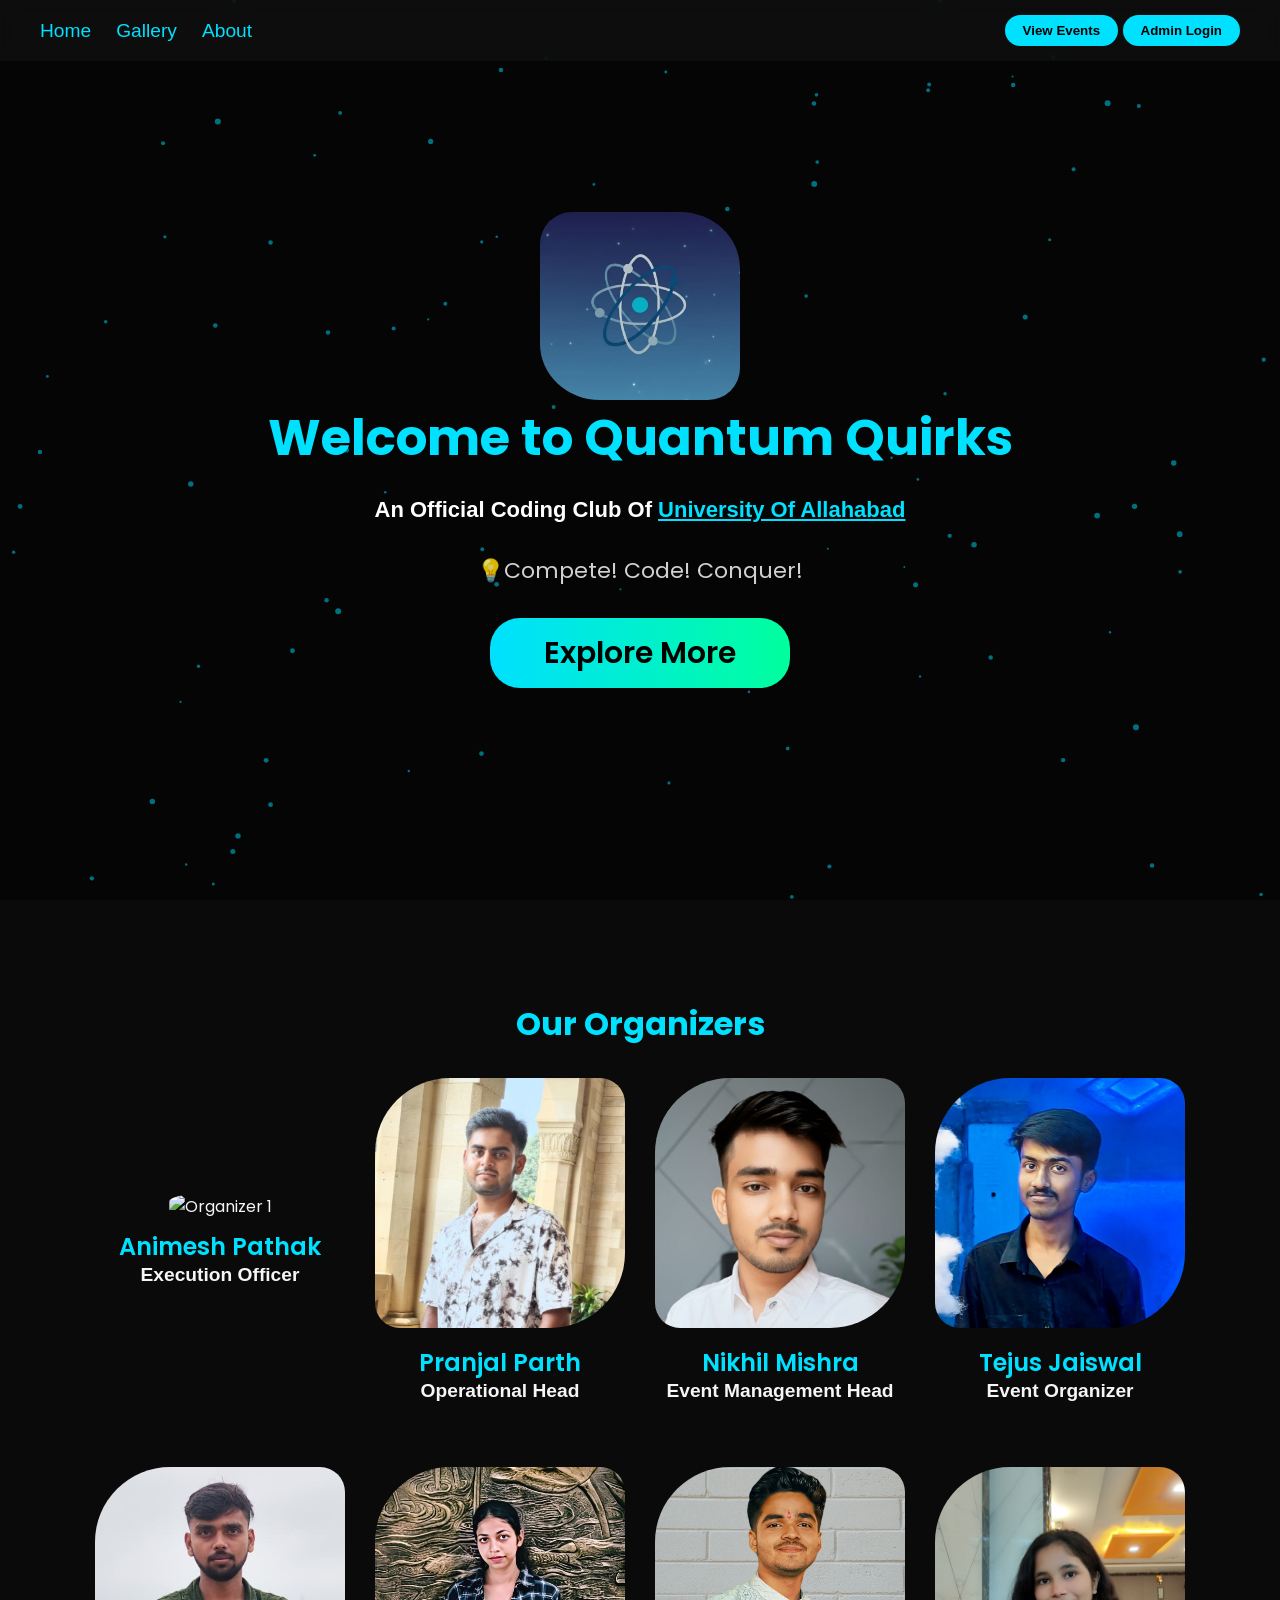
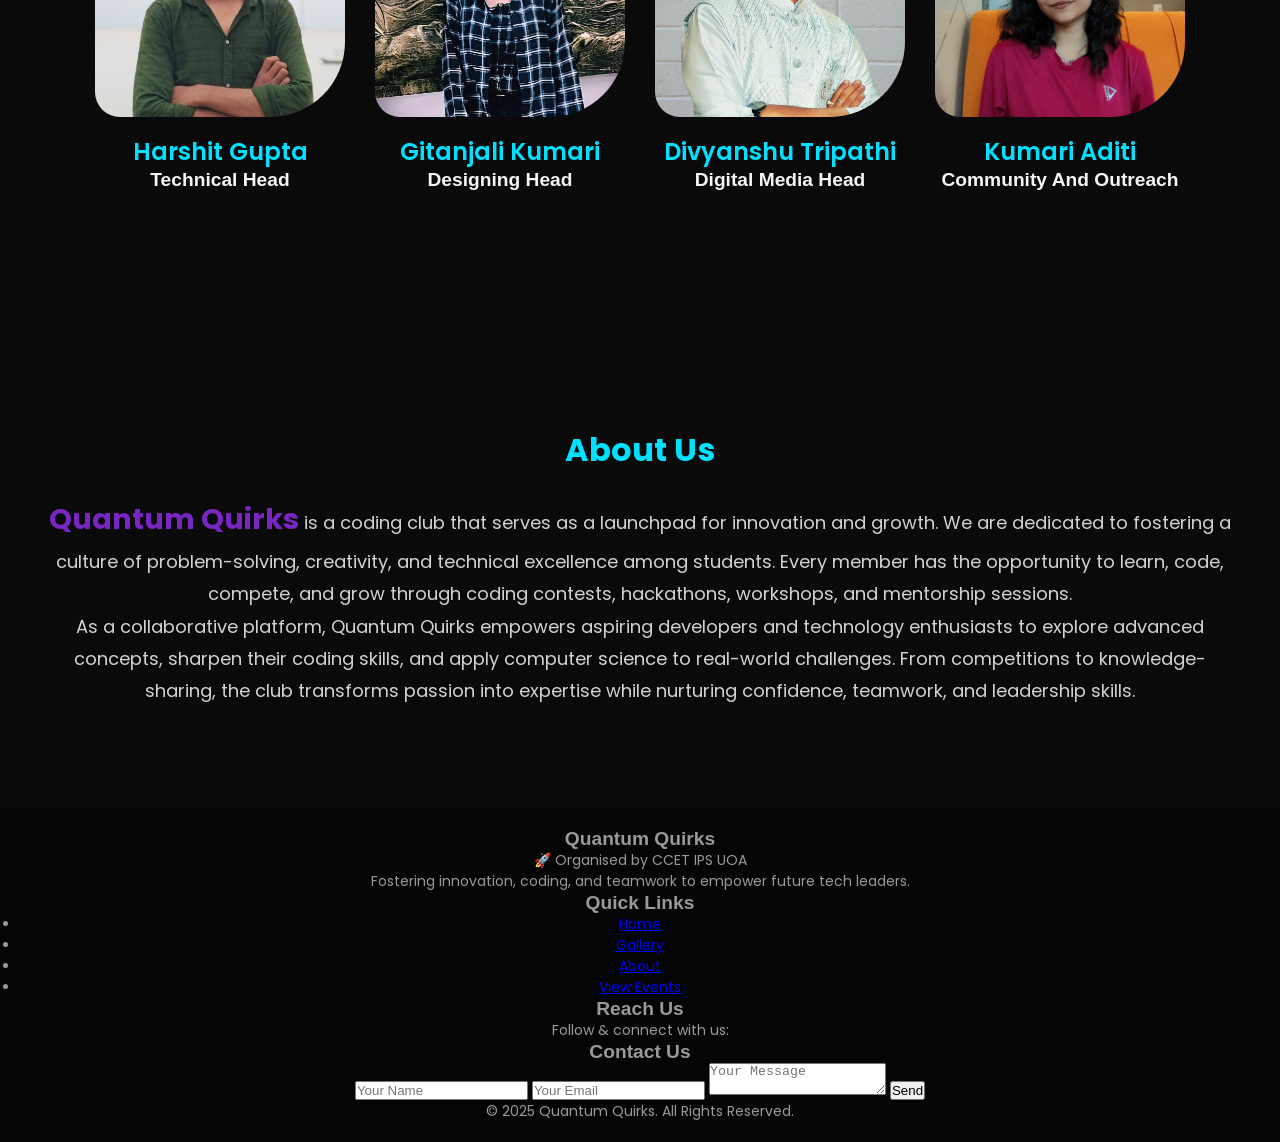
==== index.html @ f4444fd0 "first commit" ====
<!DOCTYPE html>
<html lang="en">
<head>
  <meta charset="UTF-8">
  <meta name="viewport" content="width=device-width, initial-scale=1.0">
  <title>Quantum Quirks</title>
  <link rel="stylesheet" href="style.css">
  <!-- Google Fonts -->
  <link href="https://fonts.googleapis.com/css2?family=Poppins:wght@400;600;800&display=swap" rel="stylesheet">
  <script src="https://cdn.tailwindcss.com"></script>
  <link rel="stylesheet" href="https://cdnjs.cloudflare.com/ajax/libs/font-awesome/7.0.1/css/all.min.css" integrity="sha512-2SwdPD6INVrV/lHTZbO2nodKhrnDdJK9/kg2XD1r9uGqPo1cUbujc+IYdlYdEErWNu69gVcYgdxlmVmzTWnetw==" crossorigin="anonymous" referrerpolicy="no-referrer" />
</head>
<body>

  <!-- Navbar -->
  <header class="navbar">
    <div class="nav-left">
      <ul class="nav-links">
        <li><a href="#home">Home</a></li>
        <li><a href="gallery.html">Gallery</a></li>
        <li><a href="#about">About</a></li>
    
        <!-- Add nav-buttons here for mobile -->
        <li class="mobile-buttons">
          <button onclick="viewEnroll()">View Events</button>
          <button onclick="login()">Admin Login</button>
        </li>
      </ul>
    
      <!-- Hamburger Icon -->
      <div class="hamburger" onclick="toggleMenu(event)">
        <span></span>
        <span></span>
        <span></span>
      </div>
    </div>
    
  
    <!-- Center logo -->
    <div class="nav-center">
      <div class="logo">
    
    
  </div>
    </div>
    <div class="nav-right">
      <div class="nav-buttons">
        <button onclick="viewEnroll()">View Events</button>
        <button onclick="login()">Admin Login</button>
      </div>
    </div>
   
  </header>
  

  <!-- Hero Section -->
  <section id="home" class="hero">
    <div class="hero-overlay"></div>
    <div class="hero-content">
      <img src="static/logo.jpg" alt="Quantum Quirks Logo" class="logoimg">
      <h2>Welcome to <span class="highlight" >Quantum Quirks</span></h2>
      <h3>An Official Coding Club Of <a class="highlight" href="https://www.allduniv.ac.in/">University Of Allahabad</a></h3>
      <p>💡Compete! Code! Conquer! </p>
      <a href="#about" class="cta-btn">Explore More</a>
    </div>
    <canvas id="hero-canvas"></canvas>
  </section>

  <!-- Gallery -->
  <!-- Organizers Section -->
<section id="organizers" class="organizers">
  <h2>Our Organizers</h2>
  <div class="organizers-container">
    <div class="organizer">
      <img src="static/org1.png" alt="Organizer 1">
      <p>Animesh Pathak
        <br>
        <h3>Execution Officer</h3>
        <br>
        <a href="https://www.linkedin.com/in/animesh-pathak-175052335?utm_source=share&utm_campaign=share_via&utm_content=profile&utm_medium=android_app" target="_blank" class="hover:text-blue-500 transition text-3xl">
          <i class="fab fa-linkedin"></i>
        </a>
      </p>
    </div>
    <div class="organizer">
      <img src="static/org2.jpg" alt="Organizer 2">
      <p>Pranjal Parth
        <br>
        <h3>Operational Head</h3>
        <br>
        <a href="https://www.linkedin.com/in/pranjalparth2125" target="_blank" class="hover:text-blue-500 transition text-3xl">
          <i class="fab fa-linkedin"></i>
        </a>
      </p>
    </div>
    <div class="organizer">
      <img src="static/org3.jpg" alt="Organizer 3">
      <p>Nikhil Mishra
        <br>
        <h3>Event Management Head</h3>
        <br>
        <a href="https://www.linkedin.com/in/nikhil-mishra-6178741a1?utm_source=share&utm_campaign=share_via&utm_content=profile&utm_medium=android_app " target="_blank" class="hover:text-blue-500 transition text-3xl">
          <i class="fab fa-linkedin"></i>
        </a>
      </p>
    </div>
    <div class="organizer">
      <img src="static/org4.jpg" alt="Organizer 4">
      <p>Tejus Jaiswal
        <br>
        <h3>Event Organizer</h3>
        <br>
        <a href="https://www.linkedin.com/in/tejus-jaiswal-a6514b384?utm_source=share&utm_campaign=share_via&utm_content=profile&utm_medium=android_app" target="_blank" class="hover:text-blue-500 transition text-3xl">
          <i class="fab fa-linkedin"></i>
        </a>
      </p>
    </div>
    <div class="organizer">
      <img src="static/org5.jpg" alt="Organizer 5">
      <p>Harshit Gupta
        <br>
        <h3>Technical Head</h3>
        <br>
        <a href="https://www.linkedin.com/in/harshit-gupta-680381339?utm_source=share&utm_campaign=share_via&utm_content=profile&utm_medium=android_app" target="_blank" class="hover:text-blue-500 transition text-3xl">
          <i class="fab fa-linkedin"></i>
        </a>
      </p>
    </div>
    <div class="organizer">
      <img src="static/org6.jpg" alt="Organizer 6">
      <p>Gitanjali Kumari
        <br>
        <h3>Designing Head</h3>
        <br>
        <a href="https://www.linkedin.com/in/gitanjali-kumari-ab6975339?utm_source=share&utm_campaign=share_via&utm_content=profile&utm_medium=android_app" target="_blank" class="hover:text-blue-500 transition text-3xl">
          <i class="fab fa-linkedin"></i>
        </a>
      </p>
    </div>
     <div class="organizer">
      <img src="static/org8.png" alt="Organizer 6">
      <p>Divyanshu Tripathi
        <br>
        <h3> Digital Media Head</h3>
        <br>
        <a href="https://www.linkedin.com/in/divyanshu-tripathi-a933a4335?utm_source=share&utm_campaign=share_via&utm_content=profile&utm_medium=android_app" target="_blank" class="hover:text-blue-500 transition text-3xl">
          <i class="fab fa-linkedin"></i>
        </a>
      </p>
    </div>
    <div class="organizer">
      <img src="static/org7.jpg" alt="Organizer 7">
      <p>Kumari Aditi
        <br>
        <h3>Community And Outreach</h3>
        <br>
        <a href="https://www.linkedin.com/in/aditi-singh-70a135212?utm_source=share&utm_campaign=share_via&utm_content=profile&utm_medium=android_app" target="_blank" class="hover:text-blue-500 transition text-3xl">
          <i class="fab fa-linkedin"></i>
        </a>
      </p>
    </div>
  </div>
</section>


  <!-- About Us -->
  <section id="about" class="about">
    <h2>About Us</h2>
    <p>
     <strong class="strong1">Quantum Quirks</strong> is a coding club that serves as a launchpad for innovation and growth. We are dedicated to fostering a culture of problem-solving, creativity, and technical excellence among students. Every member has the opportunity to learn, code, compete, and grow through coding contests, hackathons, workshops, and mentorship sessions.
<br>
     As a collaborative platform, Quantum Quirks empowers aspiring developers and technology enthusiasts to explore advanced concepts, sharpen their coding skills, and apply computer science to real-world challenges. From competitions to knowledge-sharing, the club transforms passion into expertise while nurturing confidence, teamwork, and leadership skills.
  </section>
<!-- Footer -->
<footer class="bg-black text-white py-12 px-6">
  <div class="max-w-7xl mx-auto grid grid-cols-1 md:grid-cols-4 gap-10">
    
    <!-- Left: About -->
    <div>
      <h3 class="text-2xl font-bold text-cyan-400 mb-4">Quantum Quirks</h3>
      <p class="text-gray-400 leading-relaxed">
        🚀 Organised by <span class="text-cyan-400">CCET IPS UOA</span><br>
        Fostering innovation, coding, and teamwork to empower future tech leaders.
      </p>
    </div>

    <!-- Quick Links -->
    <div>
      <h3 class="text-xl font-semibold text-cyan-400 mb-4">Quick Links</h3>
      <ul class="space-y-2 text-gray-400">
        <li><a href="index.html" class="hover:text-cyan-400 transition">Home</a></li>
        <li><a href="gallery.html" class="hover:text-cyan-400 transition">Gallery</a></li>
        <li><a href="#about" class="hover:text-cyan-400 transition">About</a></li>
        <li><a href="enroll/view.html" class="hover:text-cyan-400 transition">View Events</a></li>
      </ul>
    </div>

    <!-- Social Links -->
    <div>
      <h3 class="text-xl font-semibold text-cyan-400 mb-4 text-center">Reach Us</h3>
      <p class="text-gray-400 mb-3 text-center">Follow & connect with us:</p>
      <div class="flex justify-center space-x-6">
        <!-- Instagram -->
        <a href="https://www.instagram.com/uoa.quirksquantum?utm_source=qr&igsh=cnEwcXl3eGhmanM= " target="_blank" class="hover:text-pink-500 transition text-3xl">
          <i class="fab fa-instagram"></i>
        </a>
        <!-- LinkedIn -->
        <a href="https://www.linkedin.com/in/quantumquirksuoa/" target="_blank" class="hover:text-blue-500 transition text-3xl">
          <i class="fab fa-linkedin"></i>
        </a>
      </div>
    </div>
    

    <!-- Right: Contact Form -->
    <div>
      <h3 class="text-xl font-semibold text-cyan-400 mb-4">Contact Us</h3>
      <form id="contactForm" class="space-y-3">
        <input type="text" id="name" placeholder="Your Name" 
          class="w-full p-2 rounded bg-gray-800 text-white focus:ring-2 focus:ring-cyan-400 outline-none">
        <input type="email" id="email" placeholder="Your Email" 
          class="w-full p-2 rounded bg-gray-800 text-white focus:ring-2 focus:ring-cyan-400 outline-none">
        <textarea id="message" placeholder="Your Message" 
          class="w-full p-2 rounded bg-gray-800 text-white focus:ring-2 focus:ring-cyan-400 outline-none"></textarea>
        <button type="submit" 
          class="w-full bg-cyan-400 text-black font-semibold py-2 rounded hover:bg-cyan-500 transition">
          Send
        </button>
      </form>
    </div>

  </div>

  <!-- Bottom Bar -->
  <div class="text-center text-gray-500 mt-10 pt-6 border-t border-gray-700 text-sm">
    © 2025 <span class="text-cyan-400 font-semibold">Quantum Quirks</span>. All Rights Reserved.
  </div>
</footer>




  <!-- GSAP -->
  <script src="https://cdnjs.cloudflare.com/ajax/libs/gsap/3.12.5/gsap.min.js"></script>
  <script src="https://cdnjs.cloudflare.com/ajax/libs/gsap/3.12.5/ScrollTrigger.min.js"></script>
  <script src="script.js"></script>
</body>
</html>
---- style.css ----
/* Reset */
* {
    margin: 0;
    padding: 0;
    box-sizing: border-box;
    scroll-behavior: smooth;
}

body {
    font-family: 'Poppins', sans-serif;
    background: #0a0a0a;
    color: #f5f5f5;
    overflow-x: hidden;
}

/* Navbar */
.navbar {
    position: fixed;
    top: 0;
    left: 0;
    width: 100%;
    font-family: 'Segoe UI', Tahoma, Geneva, Verdana, sans-serif;
    background: rgba(15, 15, 15, 0.8);
    display: grid;
    grid-template-columns: 1fr auto 1fr;
    /* left | center | right */
    align-items: center;
    padding: 15px 40px;
    z-index: 1000;
    backdrop-filter: blur(10px);
}
.nav-links a{
    text-decoration: none;
    font-size: 1.2rem;
    color: #00e0ff;
}
.nav-links a:hover{
    color:pink;
    transition: 0.3s;
    transform: scale(2);
}

.nav-left ul {
    list-style: none;
    display: flex;
    gap: 25px;
    text-decoration: none;
    color: #00e0ff;
}

.nav-left {
    justify-self: start;
}

.nav-center {
    justify-self: center;
}

.nav-right {
    justify-self: end;
}

/* Logo image beside text */


.logo {
    display: flex;
    flex-direction:row;
    align-items: center;
    gap: 10px;
    font-size: 28px;
    font-weight: 800;
    color: #00e0ff;
    text-shadow: 0 0 15px #00e0ff;
    justify-content: center;  /* keeps it centered in nav-center grid cell */
}




.nav-buttons button {
    padding: 8px 18px;
    border: none;
    background: #00e0ff;
    color: black;
    font-weight: bold;
    border-radius: 25px;
    cursor: pointer;
    transition: transform 0.3s, background 0.3s;
}

.nav-buttons button:hover {
    background: #00bcd4;
    transform: scale(1.1);
}
.logoimg{
    width:200px;
    border-bottom-left-radius: 30%;
    border-top-right-radius:30% ;
    border-bottom-right-radius: 2rem;
    border-top-left-radius: 2rem;
    transition: transform 0.4s;
}
.hero-content img:hover {
    transform: scale(1.2);
    box-shadow: 0 8px 25px rgba(0, 224, 255, 0.7);
    
}
/* Hero */
.hero {
    height: 100vh;
    position: relative;
    display: flex;
    justify-content: center;
    align-items: center;
    text-align: center;
    overflow: hidden;
}
.hero h3{
    font-size: 22px;
    margin-bottom: 20px;
    color: #fff;
}

.hero-overlay {
    position: absolute;
    top: 0;
    left: 0;
    width: 100%;
    height: 100%;
    background: rgba(0, 0, 0, 0.5);
    z-index: 1;
}

.hero-content {
    position: relative;
    z-index: 2;
}

.hero h2 {
    font-size: 50px;
}

.hero .highlight {
    color: #00e0ff;
}

.hero p {
    margin: 10px 0;
    font-size: 22px;
    opacity: 0.85;
}

.cta-btn {
    display: inline-block;
    height: 70px;
    width: 300px;
    margin-top: 20px;
    text-align: center;
    font-size: 30px;
    padding: 13px 28px;
    border-radius: 30px;
    background: linear-gradient(90deg, #00e0ff, #00ff9d);
    color: #000;
    font-weight: 600;
    text-decoration: none;
    transition: transform 0.3s;
}

.cta-btn:hover {
    transform: scale(1.1);
}

#hero-canvas {
    position: absolute;
    top: 0;
    left: 0;
    width: 100%;
    height: 100%;
    z-index: 0;
}

/* Sections */
section {
    padding: 100px 20px;
    text-align: center;
}

h2 {
    font-size: 32px;
    margin-bottom: 20px;
    color: #00e0ff;
}

/* Gallery */
.gallery-container {
    display: flex;
    flex-wrap: wrap;
    justify-content: center;
    gap: 30px;
}
.organizers h2{
    font-size: 32px;
    margin-bottom: 20px;
    color: #00e0ff;
}
h3{
    font-weight: 600;
    font-size: 1.2rem;
    font-family:'Trebuchet MS', 'Lucida Sans Unicode', 'Lucida Grande', 'Lucida Sans', Arial, sans-serif;
}
.gallery-container img {
    width: 300px;
    height: 300px;
    border-radius: 15px;
    object-fit: cover;
    overflow: hidden;
    transition: transform 0.4s, box-shadow 0.4s;
}
.about h2{
    font-size: 32px;
    margin-bottom: 20px;
    color: #00e0ff;
}

.gallery-container img:hover {
    transform: scale(1.08);
    box-shadow: 0 8px 25px rgba(0, 224, 255, 0.7);
}

/* About */
.about p {
    max-width: 1200px;
    margin: auto;
    font-size: 18px;
    line-height: 1.8;
    opacity: 0.85;
}
.about strong{
    font-size: 1.8rem;
    color: blueviolet;
}
/* Contact */
.contact p {
    margin: 8px 0;
    font-size: 18px;
}

/* Footer */
footer {
    background: #050505;
    padding: 20px;
    text-align: center;
    font-size: 14px;
    color: #999;
}

footer .highlight {
    color: #00e0ff;
    font-weight: bold;
}

/* Responsive */
@media (max-width: 768px) {
    .navbar {
        flex-direction: column;
        gap: 10px;
    }

    .nav-left ul {
        flex-direction: column;
        gap: 10px;
    }

    .hero h2 {
        font-size: 36px;
    }

    .gallery-container img {
        width: 90%;
        height: 300px;
        object-fit: cover;
        overflow: hidden;
    }
}
.hamburger {
    display: none;
    flex-direction: column;
    justify-content: space-between;
    width: 25px;
    height: 20px;
    cursor: pointer;
  }
  
  .hamburger span {
    display: block;
    height: 3px;
    background: white;
    border-radius: 5px;
    transition: all 0.3s;
  }
  
  /* Mobile styles */
  @media (max-width: 768px) {
    .nav-left ul {
      position: absolute;
      top: 60px;
      left: -100%;
      background: #0f0f0f;
      width: 100%;
      flex-direction: column;
      text-align: center;
      padding: 15px 0;
      transition: left 0.3s ease;
    }
  
    .nav-left ul.active {
      left: 0;
    }
    
    .nav-left ul li {
      margin: 15px 0;
    }
    .nav-links .nav-buttons{
        display: inline-block;
    }
    .hamburger {
      display: flex;
    }
  }
  /* Organizers Section */
.organizers-container {
    display: flex;
    justify-content: center;
    gap: 30px;
    flex-wrap: wrap;
    margin-top: 30px;
}

.organizer {
    text-align: center;
    width: 250px;
}

.organizer img {
    width: 250px;
    height: 250px;
    border-top-left-radius: 30%;
    border-bottom-right-radius: 30%;
    border-top-right-radius: 10%;
    border-bottom-left-radius: 10%;
    object-fit: cover;
    transition: transform 0.3s, box-shadow 0.3s;
}

.organizer img:hover {
    transform: scale(1.1);
    box-shadow: 0 8px 20px rgba(0, 224, 255, 0.6);
}

.organizer p {
    margin-top: 10px;
    font-size: 16px;
    font-weight: 600;
    font-size: 1.5rem;
    color: #00e0ff;
}

/* 📱 Mobile View - Vertical Layout */
@media (max-width: 768px) {
    .organizers-container {
        flex-direction: column; /* stack vertically */
        align-items: center;    /* center items */
        gap: 25px;
    }
    
    .organizer {
        width: 200px; /* slightly bigger in vertical layout */
    }

    .organizer img {
        width: 200px;
        height: 200px;
        border-radius: 10%;
    }

    .organizer p {
        font-size: 20px;
    }
}
/* ✅ Center hero image */
.hero-content {
    display: flex;
    flex-direction: column;
    align-items: center;   /* centers horizontally */
    justify-content: center;
    gap: 1px; /* space between logo, heading, and text */
}

/* ✅ Center organizers images */
.organizers-container {
    display: flex;
    justify-content: center;  /* center horizontally */
    align-items: center;      /* center vertically in row */
    flex-wrap: wrap;
    gap: 30px;
    margin-top: 30px;
}

.organizer {
    text-align: center;
}
/* Hide mobile-buttons in desktop */
.mobile-buttons {
    display: none;
  }
  
  /* Mobile styles */
  @media (max-width: 768px) {
    .mobile-buttons {
      display: flex;
      flex-direction: column;
      gap: 10px;
      margin-top: 15px;
    }
    .nav-right{
        display: none;
    }
    .mobile-buttons button {
      padding: 10px;
      border: none;
      background: #00e0ff;
      color: black;
      font-weight: bold;
      border-radius: 25px;
      cursor: pointer;
      transition: transform 0.3s, background 0.3s;
      width: 80%;
      margin: 0 auto;
    }
  
    .mobile-buttons button:hover {
      background: #00bcd4;
      transform: scale(1.05);
    }
  }
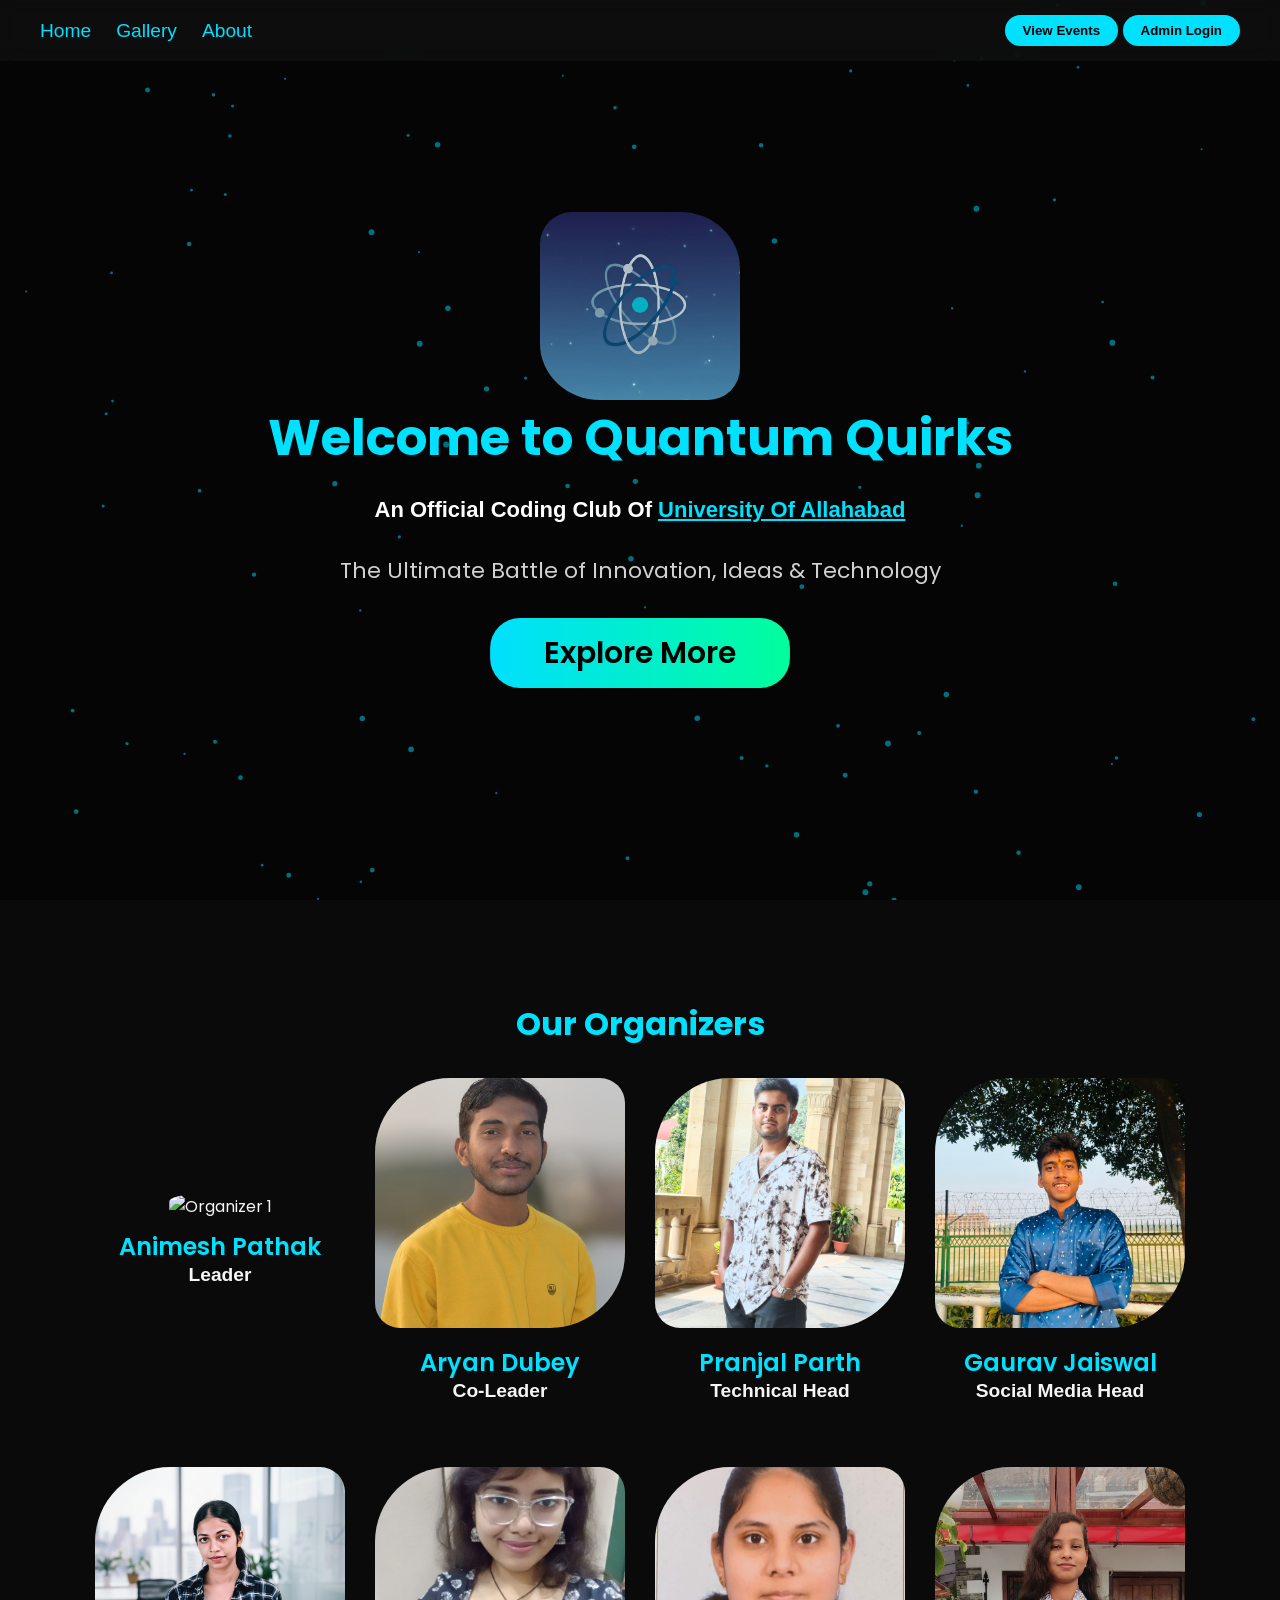
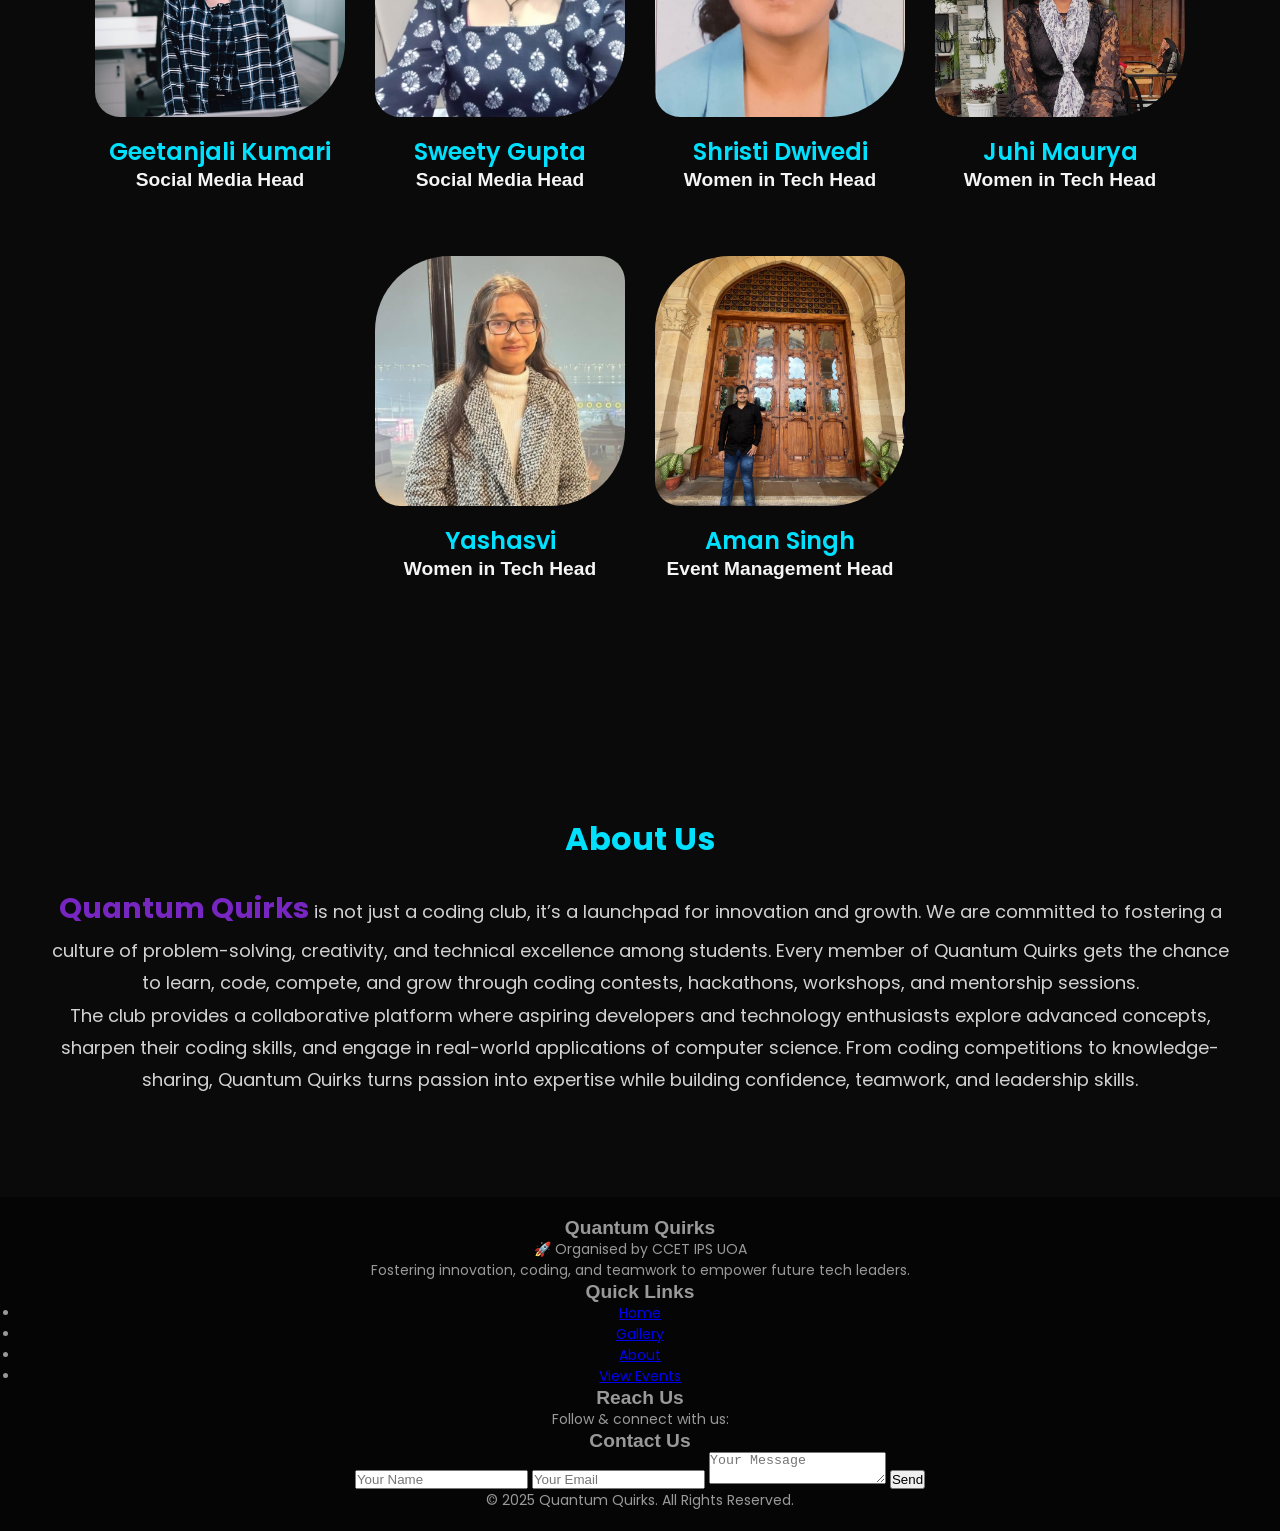
==== commit 918b9e4b: "New features" ====
--- a/index.html
+++ b/index.html
@@ -1,15 +1,17 @@
 <!DOCTYPE html>
 <html lang="en">
-<head>
-  <meta charset="UTF-8">
-  <meta name="viewport" content="width=device-width, initial-scale=1.0">
-  <title>Quantum Quirks</title>
-  <link rel="stylesheet" href="style.css">
-  <!-- Google Fonts -->
-  <link href="https://fonts.googleapis.com/css2?family=Poppins:wght@400;600;800&display=swap" rel="stylesheet">
-  <script src="https://cdn.tailwindcss.com"></script>
-  <link rel="stylesheet" href="https://cdnjs.cloudflare.com/ajax/libs/font-awesome/7.0.1/css/all.min.css" integrity="sha512-2SwdPD6INVrV/lHTZbO2nodKhrnDdJK9/kg2XD1r9uGqPo1cUbujc+IYdlYdEErWNu69gVcYgdxlmVmzTWnetw==" crossorigin="anonymous" referrerpolicy="no-referrer" />
-</head>
+  <head>
+    <meta charset="UTF-8">
+    <meta name="viewport" content="width=device-width, initial-scale=1.0">
+    <title>Quantum Quirks</title>
+    
+    <link rel="icon" href="static/logo.jpg" type="image/jpeg">
+  
+    <link rel="stylesheet" href="style.css">
+    <link href="https://fonts.googleapis.com/css2?family=Poppins:wght@400;600;800&display=swap" rel="stylesheet">
+    <script src="https://cdn.tailwindcss.com"></script>
+    <link rel="stylesheet" href="https://cdnjs.cloudflare.com/ajax/libs/font-awesome/7.0.1/css/all.min.css" integrity="sha512-2SwdPD6INVrV/lHTZbO2nodKhrnDdJK9/kg2XD1r9uGqPo1cUbujc+IYdlYdEErWNu69gVcYgdxlmVmzTWnetw==" crossorigin="anonymous" referrerpolicy="no-referrer" />
+  </head>
 <body>
 
   <!-- Navbar -->
@@ -60,7 +62,7 @@
       <img src="static/logo.jpg" alt="Quantum Quirks Logo" class="logoimg">
       <h2>Welcome to <span class="highlight" >Quantum Quirks</span></h2>
       <h3>An Official Coding Club Of <a class="highlight" href="https://www.allduniv.ac.in/">University Of Allahabad</a></h3>
-      <p>💡Compete! Code! Conquer! </p>
+      <p>The Ultimate Battle of Innovation, Ideas & Technology</p>
       <a href="#about" class="cta-btn">Explore More</a>
     </div>
     <canvas id="hero-canvas"></canvas>
@@ -75,7 +77,7 @@
       <img src="static/org1.png" alt="Organizer 1">
       <p>Animesh Pathak
         <br>
-        <h3>Execution Officer</h3>
+        <h3>Leader</h3>
         <br>
         <a href="https://www.linkedin.com/in/animesh-pathak-175052335?utm_source=share&utm_campaign=share_via&utm_content=profile&utm_medium=android_app" target="_blank" class="hover:text-blue-500 transition text-3xl">
           <i class="fab fa-linkedin"></i>
@@ -83,10 +85,21 @@
       </p>
     </div>
     <div class="organizer">
-      <img src="static/org2.jpg" alt="Organizer 2">
+      <img src="static/org2.jpeg" alt="Organizer 2">
+      <p>Aryan Dubey
+        <br>
+        <h3>Co-Leader</h3>
+        <br>
+        <a href="https://www.linkedin.com/in/aryandubey7/" target="_blank" class="hover:text-blue-500 transition text-3xl">
+          <i class="fab fa-linkedin"></i>
+        </a>
+      </p>
+    </div>
+    <div class="organizer">
+      <img src="static/org3.jpg" alt="Organizer 3">
       <p>Pranjal Parth
         <br>
-        <h3>Operational Head</h3>
+        <h3>Technical Head</h3>
         <br>
         <a href="https://www.linkedin.com/in/pranjalparth2125" target="_blank" class="hover:text-blue-500 transition text-3xl">
           <i class="fab fa-linkedin"></i>
@@ -94,67 +107,78 @@
       </p>
     </div>
     <div class="organizer">
-      <img src="static/org3.jpg" alt="Organizer 3">
-      <p>Nikhil Mishra
+      <img src="static/org4.jpg" alt="Organizer 4">
+      <p>Gaurav Jaiswal
+        <br>
+        <h3>Social Media Head</h3>
+        <br>
+        <a href="https://www.linkedin.com/in/gaurav-jaiswal-076234306" target="_blank" class="hover:text-blue-500 transition text-3xl">
+          <i class="fab fa-linkedin"></i>
+        </a>
+      </p>
+    </div>
+    <div class="organizer">
+      <img src="static/org5.jpg" alt="Organizer 5">
+      <p>Geetanjali Kumari
+        <br>
+        <h3>Social Media Head</h3>
+        <br>
+        <a href="https://www.linkedin.com/in/gitanjali-kumari-ab6975339?utm_source=share&utm_campaign=share_via&utm_content=profile&utm_medium=android_app" target="_blank" class="hover:text-blue-500 transition text-3xl">
+          <i class="fab fa-linkedin"></i>
+        </a>
+      </p>
+    </div>
+    <div class="organizer">
+      <img src="static/org6.jpg" alt="Organizer 6">
+      <p>Sweety Gupta
+        <br>
+        <h3>Social Media Head</h3>
+        <br>
+        <a href="https://www.linkedin.com/in/sweety-gupta-a009463a1?utm_source=share&utm_campaign=share_via&utm_content=profile&utm_medium=android_app" target="_blank" class="hover:text-blue-500 transition text-3xl">
+          <i class="fab fa-linkedin"></i>
+        </a>
+      </p>
+    </div>
+     <div class="organizer">
+      <img src="static/org7.jpg" alt="Organizer 6">
+      <p>Shristi Dwivedi
+        <br>
+        <h3> Women in Tech Head</h3>
+        <br>
+        <a href="https://www.linkedin.com/in/shristi-dwivedi-938b3823a?utm_source=share_via&utm_content=profile&utm_medium=member_ios" target="_blank" class="hover:text-blue-500 transition text-3xl">
+          <i class="fab fa-linkedin"></i>
+        </a>
+      </p>
+    </div>
+    <div class="organizer">
+      <img src="static/org8.jpg" alt="Organizer 7">
+      <p>Juhi Maurya
+        <br>
+        <h3>Women in Tech Head</h3>
+        <br>
+        <a href="https://www.linkedin.com/in/juhi-maurya-b877b33a3?utm_source=share&utm_campaign=share_via&utm_content=profile&utm_medium=android_app" target="_blank" class="hover:text-blue-500 transition text-3xl">
+          <i class="fab fa-linkedin"></i>
+        </a>
+      </p>
+    </div>
+    <div class="organizer">
+      <img src="static/org9.jpg" alt="Organizer 7">
+      <p>Yashasvi
+        <br>
+        <h3>Women in Tech Head</h3>
+        <br>
+        <a href="https://www.linkedin.com/in/yashashvi-srivastava-42b3703a5?utm_source=share&utm_campaign=share_via&utm_content=profile&utm_medium=android_app" target="_blank" class="hover:text-blue-500 transition text-3xl">
+          <i class="fab fa-linkedin"></i>
+        </a>
+      </p>
+    </div>
+    <div class="organizer">
+      <img src="static/org10.jpg" alt="Organizer 7">
+      <p>Aman Singh
         <br>
         <h3>Event Management Head</h3>
         <br>
-        <a href="https://www.linkedin.com/in/nikhil-mishra-6178741a1?utm_source=share&utm_campaign=share_via&utm_content=profile&utm_medium=android_app " target="_blank" class="hover:text-blue-500 transition text-3xl">
-          <i class="fab fa-linkedin"></i>
-        </a>
-      </p>
-    </div>
-    <div class="organizer">
-      <img src="static/org4.jpg" alt="Organizer 4">
-      <p>Tejus Jaiswal
-        <br>
-        <h3>Event Organizer</h3>
-        <br>
-        <a href="https://www.linkedin.com/in/tejus-jaiswal-a6514b384?utm_source=share&utm_campaign=share_via&utm_content=profile&utm_medium=android_app" target="_blank" class="hover:text-blue-500 transition text-3xl">
-          <i class="fab fa-linkedin"></i>
-        </a>
-      </p>
-    </div>
-    <div class="organizer">
-      <img src="static/org5.jpg" alt="Organizer 5">
-      <p>Harshit Gupta
-        <br>
-        <h3>Technical Head</h3>
-        <br>
-        <a href="https://www.linkedin.com/in/harshit-gupta-680381339?utm_source=share&utm_campaign=share_via&utm_content=profile&utm_medium=android_app" target="_blank" class="hover:text-blue-500 transition text-3xl">
-          <i class="fab fa-linkedin"></i>
-        </a>
-      </p>
-    </div>
-    <div class="organizer">
-      <img src="static/org6.jpg" alt="Organizer 6">
-      <p>Gitanjali Kumari
-        <br>
-        <h3>Designing Head</h3>
-        <br>
-        <a href="https://www.linkedin.com/in/gitanjali-kumari-ab6975339?utm_source=share&utm_campaign=share_via&utm_content=profile&utm_medium=android_app" target="_blank" class="hover:text-blue-500 transition text-3xl">
-          <i class="fab fa-linkedin"></i>
-        </a>
-      </p>
-    </div>
-     <div class="organizer">
-      <img src="static/org8.png" alt="Organizer 6">
-      <p>Divyanshu Tripathi
-        <br>
-        <h3> Digital Media Head</h3>
-        <br>
-        <a href="https://www.linkedin.com/in/divyanshu-tripathi-a933a4335?utm_source=share&utm_campaign=share_via&utm_content=profile&utm_medium=android_app" target="_blank" class="hover:text-blue-500 transition text-3xl">
-          <i class="fab fa-linkedin"></i>
-        </a>
-      </p>
-    </div>
-    <div class="organizer">
-      <img src="static/org7.jpg" alt="Organizer 7">
-      <p>Kumari Aditi
-        <br>
-        <h3>Community And Outreach</h3>
-        <br>
-        <a href="https://www.linkedin.com/in/aditi-singh-70a135212?utm_source=share&utm_campaign=share_via&utm_content=profile&utm_medium=android_app" target="_blank" class="hover:text-blue-500 transition text-3xl">
+        <a href="https://www.linkedin.com/in/aman-singh-068902309?utm_source=share_via&utm_content=profile&utm_medium=member_android" target="_blank" class="hover:text-blue-500 transition text-3xl">
           <i class="fab fa-linkedin"></i>
         </a>
       </p>
@@ -167,9 +191,12 @@
   <section id="about" class="about">
     <h2>About Us</h2>
     <p>
-     <strong class="strong1">Quantum Quirks</strong> is a coding club that serves as a launchpad for innovation and growth. We are dedicated to fostering a culture of problem-solving, creativity, and technical excellence among students. Every member has the opportunity to learn, code, compete, and grow through coding contests, hackathons, workshops, and mentorship sessions.
-<br>
-     As a collaborative platform, Quantum Quirks empowers aspiring developers and technology enthusiasts to explore advanced concepts, sharpen their coding skills, and apply computer science to real-world challenges. From competitions to knowledge-sharing, the club transforms passion into expertise while nurturing confidence, teamwork, and leadership skills.
+     <strong class="strong1">Quantum Quirks</strong> is not just a coding club, it’s a launchpad for innovation and growth. We are committed to fostering a culture of problem-solving, creativity, and technical excellence among students.
+Every member of Quantum Quirks gets the chance to learn, code, compete, and grow through coding contests, hackathons, workshops, and mentorship sessions.
+    </p><p>
+ The club provides a collaborative platform where aspiring developers and technology enthusiasts explore advanced concepts, sharpen their coding skills, and engage in real-world applications of computer science.
+From coding competitions to knowledge-sharing, Quantum Quirks turns passion into expertise while building confidence, teamwork, and leadership skills.
+    </p>
   </section>
 <!-- Footer -->
 <footer class="bg-black text-white py-12 px-6">
@@ -216,15 +243,22 @@
     <div>
       <h3 class="text-xl font-semibold text-cyan-400 mb-4">Contact Us</h3>
       <form id="contactForm" class="space-y-3">
-        <input type="text" id="name" placeholder="Your Name" 
+        <input type="text" id="name" placeholder="Your Name" required
           class="w-full p-2 rounded bg-gray-800 text-white focus:ring-2 focus:ring-cyan-400 outline-none">
-        <input type="email" id="email" placeholder="Your Email" 
+        
+        <input type="email" id="email" placeholder="Your Email" required
           class="w-full p-2 rounded bg-gray-800 text-white focus:ring-2 focus:ring-cyan-400 outline-none">
-        <textarea id="message" placeholder="Your Message" 
+        
+        <textarea id="message" placeholder="Your Message" required
           class="w-full p-2 rounded bg-gray-800 text-white focus:ring-2 focus:ring-cyan-400 outline-none"></textarea>
-        <button type="submit" 
-          class="w-full bg-cyan-400 text-black font-semibold py-2 rounded hover:bg-cyan-500 transition">
-          Send
+        
+        <button type="submit" id="contactBtn"
+          class="w-full bg-cyan-400 text-black font-semibold py-2 rounded hover:bg-cyan-500 transition flex items-center justify-center gap-2 disabled:opacity-70 disabled:cursor-not-allowed">
+          
+          <span id="btnText">Send</span>
+          
+          <div id="btnLoader" class="hidden w-4 h-4 border-2 border-black border-t-transparent rounded-full animate-spin"></div>
+        
         </button>
       </form>
     </div>
@@ -244,5 +278,55 @@
   <script src="https://cdnjs.cloudflare.com/ajax/libs/gsap/3.12.5/gsap.min.js"></script>
   <script src="https://cdnjs.cloudflare.com/ajax/libs/gsap/3.12.5/ScrollTrigger.min.js"></script>
   <script src="script.js"></script>
+  <script>
+    document.getElementById('contactForm').addEventListener('submit', async function(e) {
+      e.preventDefault();
+  
+      const btn = document.getElementById('contactBtn');
+      const loader = document.getElementById('btnLoader');
+      const btnText = document.getElementById('btnText');
+  
+      // 1. Start Loading State
+      btn.disabled = true; // Disable button to prevent double clicks
+      btnText.innerText = "Sending...";
+      loader.classList.remove('hidden'); // Show loader
+  
+      // Gather data
+      const formData = {
+        name: document.getElementById('name').value,
+        email: document.getElementById('email').value,
+        message: document.getElementById('message').value
+      };
+  
+      try {
+        // 2. Send Data to Backend
+        const response = await fetch('https://backend-hdnh.onrender.com/api/contact', {
+          method: 'POST',
+          headers: {
+            'Content-Type': 'application/json'
+          },
+          body: JSON.stringify(formData)
+        });
+  
+        const result = await response.json();
+  
+        if (response.ok) {
+          alert("✅ Message sent successfully!");
+          document.getElementById('contactForm').reset(); // Clear form
+        } else {
+          alert("❌ Error: " + (result.error || "Failed to send message"));
+        }
+  
+      } catch (error) {
+        console.error("Contact Error:", error);
+        alert("❌ Network Error. Please try again later.");
+      } finally {
+        // 3. Stop Loading State (Runs whether success or error)
+        btn.disabled = false;
+        btnText.innerText = "Send";
+        loader.classList.add('hidden'); // Hide loader
+      }
+    });
+  </script>
 </body>
 </html>
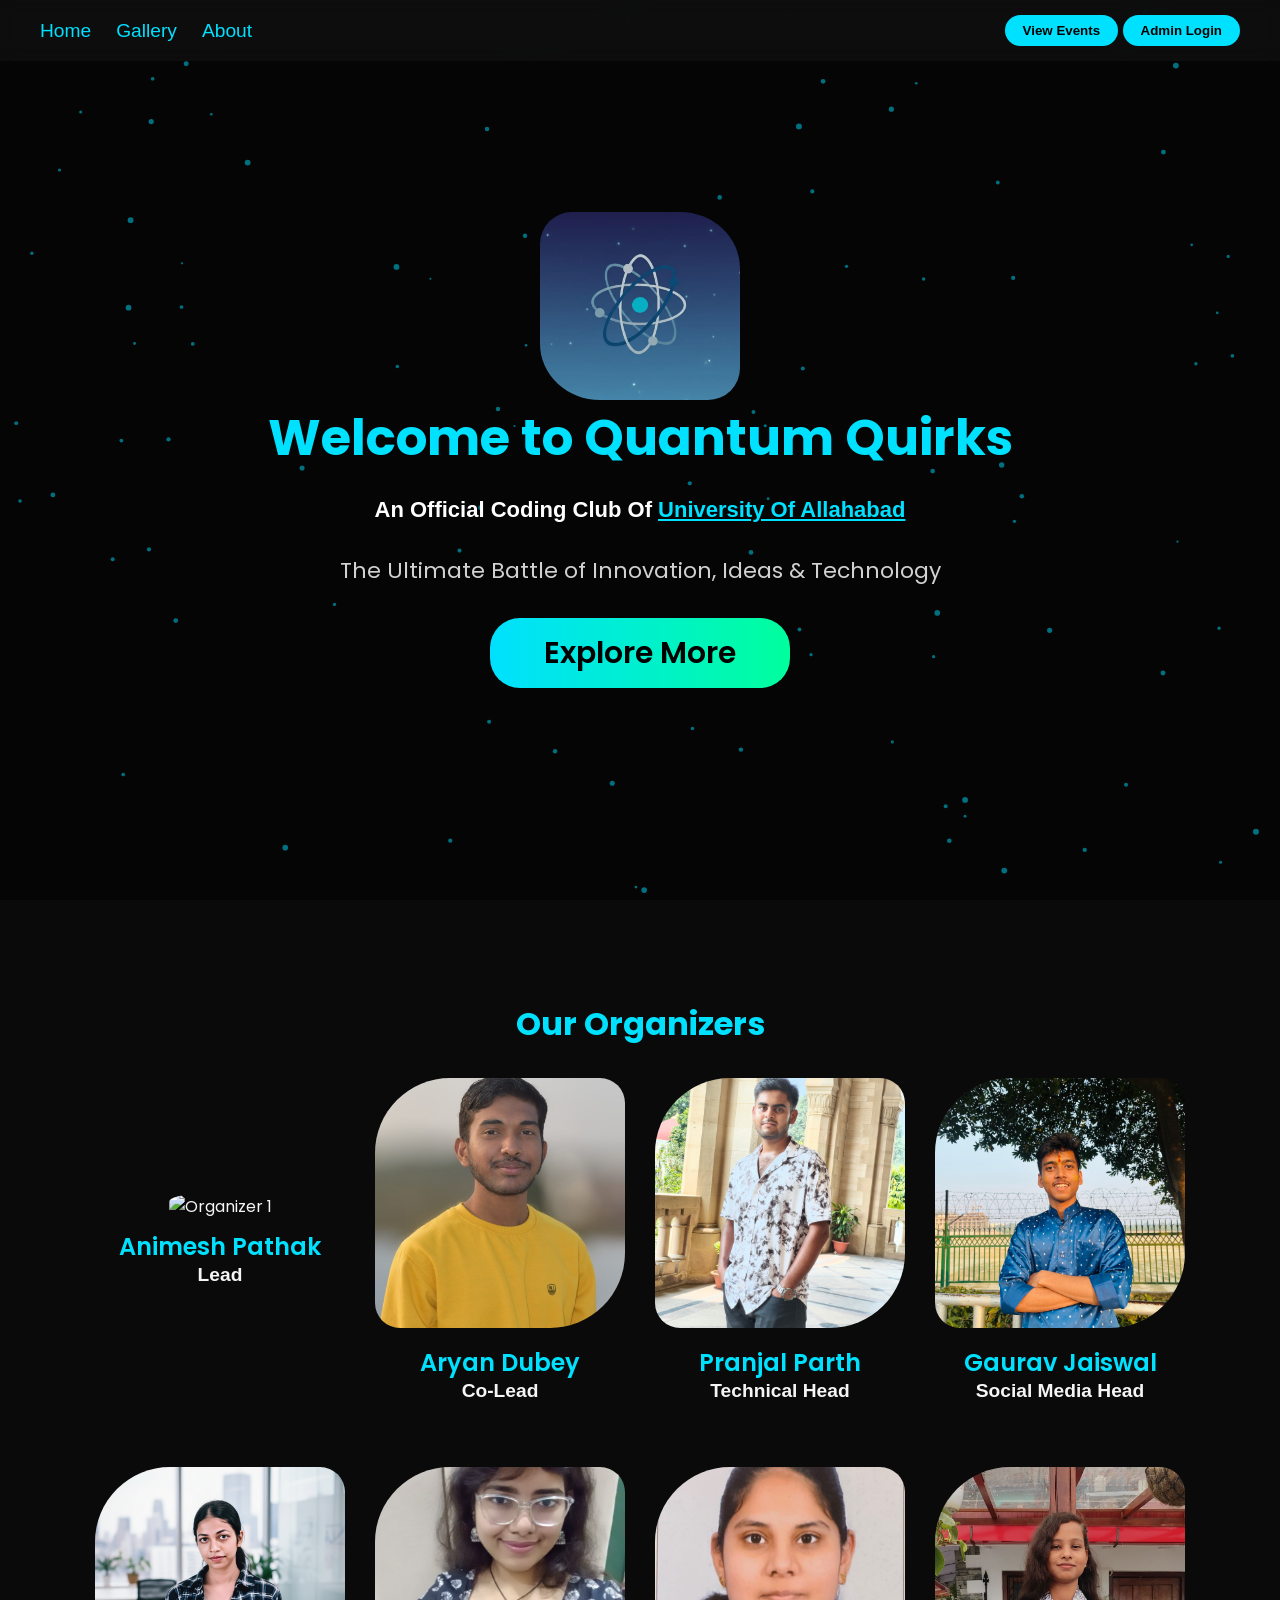
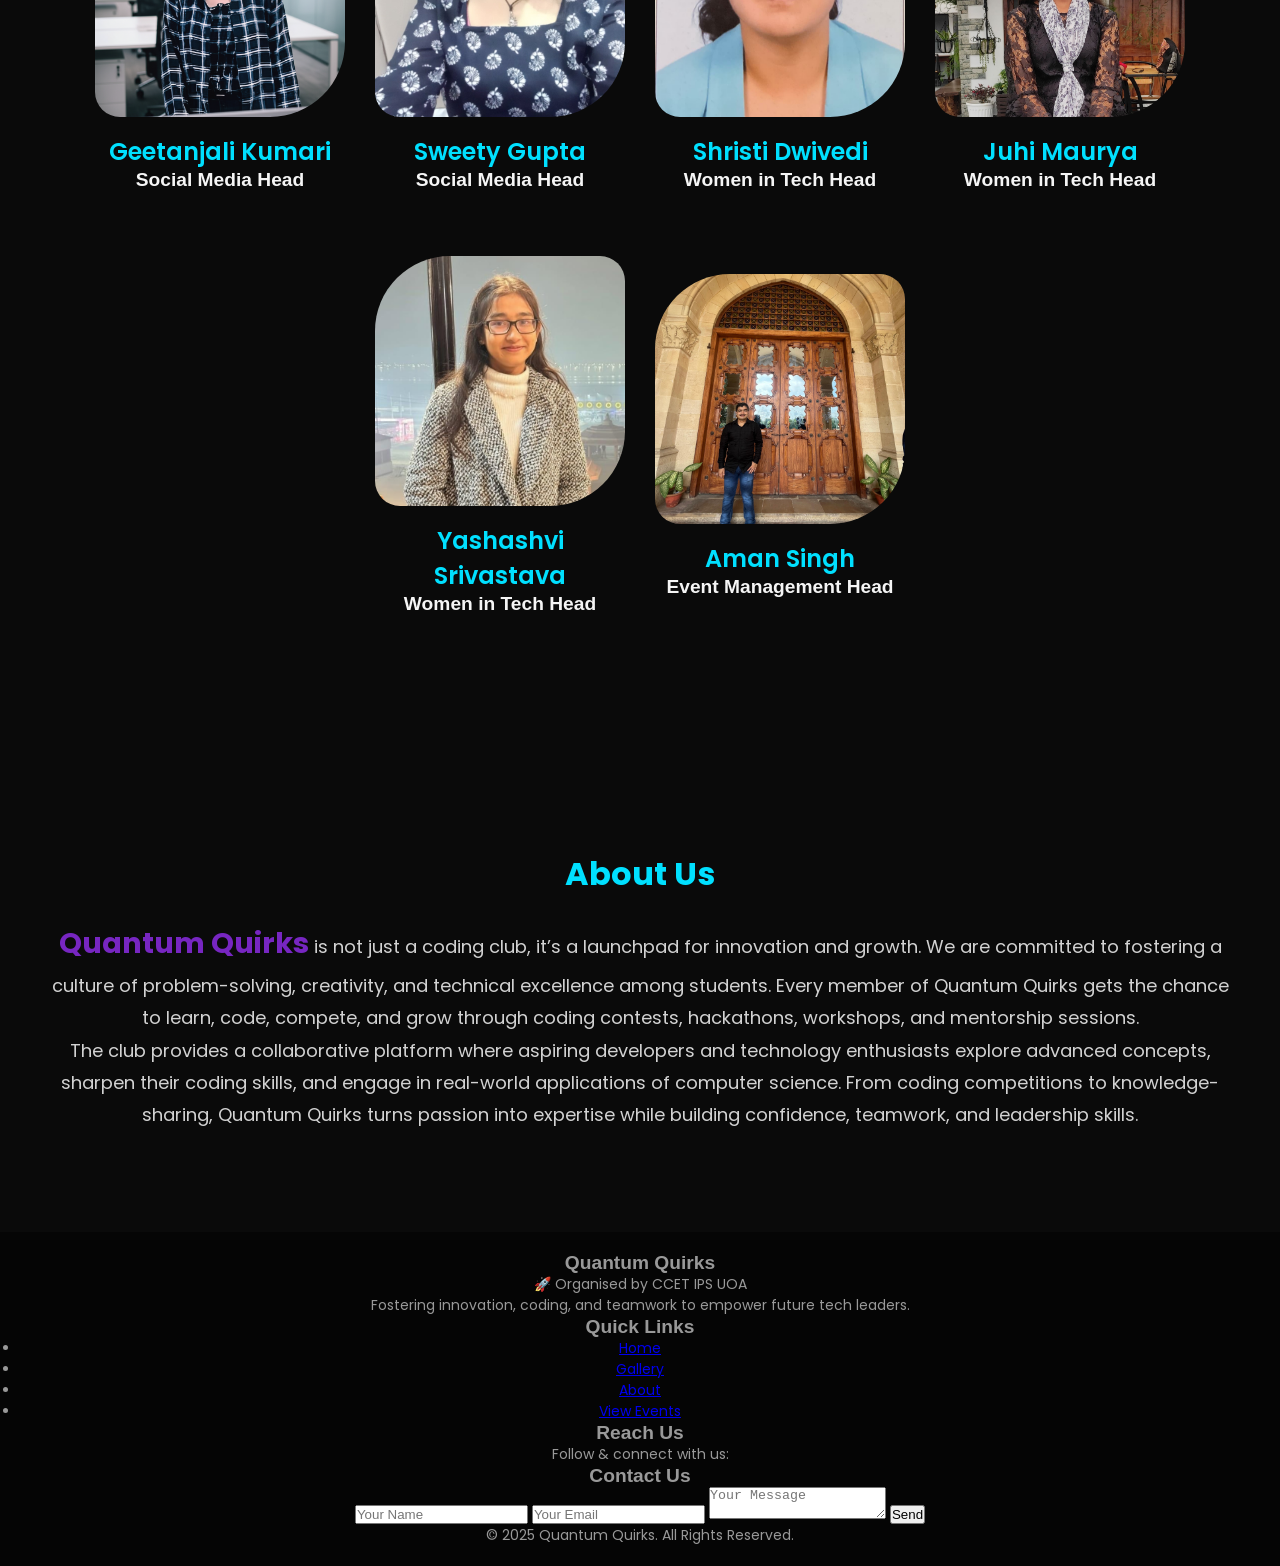
==== commit e9165555: "Update Name" ====
--- a/index.html
+++ b/index.html
@@ -77,7 +77,7 @@
       <img src="static/org1.png" alt="Organizer 1">
       <p>Animesh Pathak
         <br>
-        <h3>Leader</h3>
+        <h3>Lead</h3>
         <br>
         <a href="https://www.linkedin.com/in/animesh-pathak-175052335?utm_source=share&utm_campaign=share_via&utm_content=profile&utm_medium=android_app" target="_blank" class="hover:text-blue-500 transition text-3xl">
           <i class="fab fa-linkedin"></i>
@@ -88,7 +88,7 @@
       <img src="static/org2.jpeg" alt="Organizer 2">
       <p>Aryan Dubey
         <br>
-        <h3>Co-Leader</h3>
+        <h3>Co-Lead</h3>
         <br>
         <a href="https://www.linkedin.com/in/aryandubey7/" target="_blank" class="hover:text-blue-500 transition text-3xl">
           <i class="fab fa-linkedin"></i>
@@ -163,7 +163,7 @@
     </div>
     <div class="organizer">
       <img src="static/org9.jpg" alt="Organizer 7">
-      <p>Yashasvi
+      <p>Yashashvi Srivastava
         <br>
         <h3>Women in Tech Head</h3>
         <br>
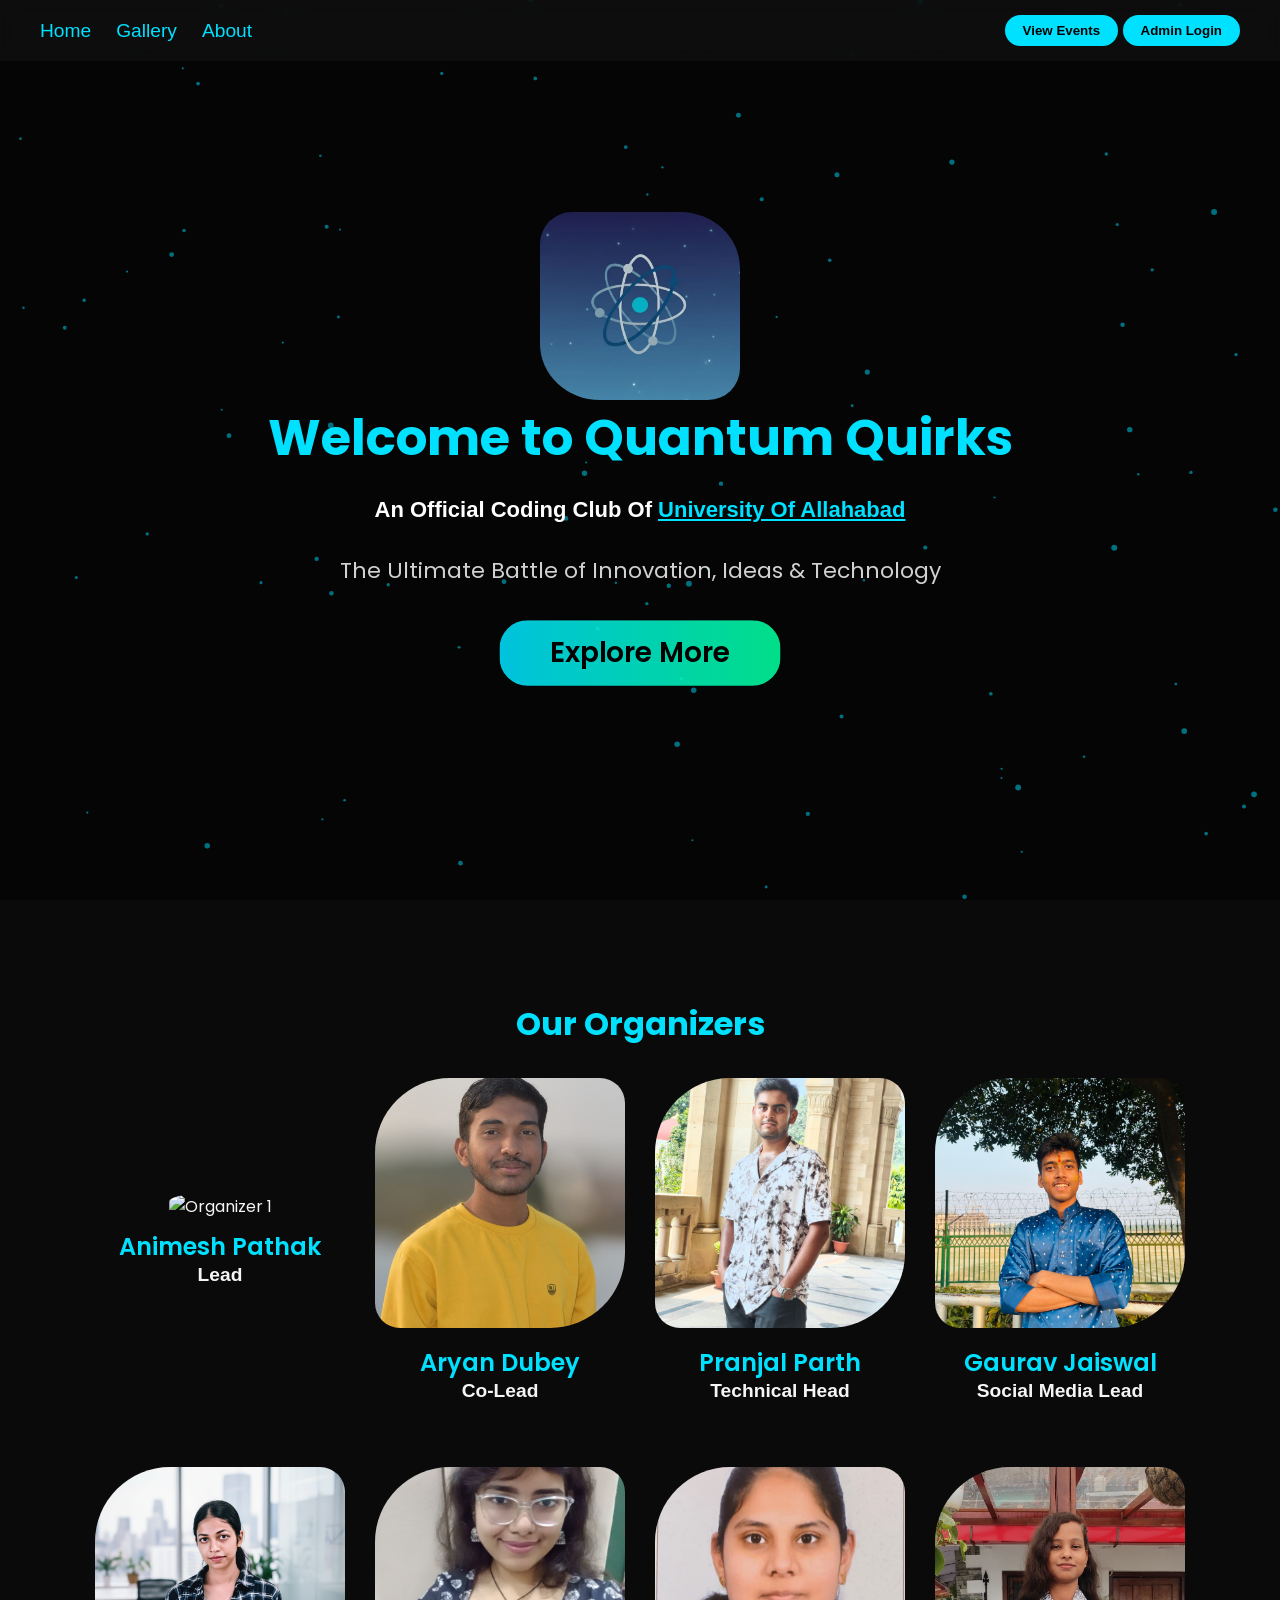
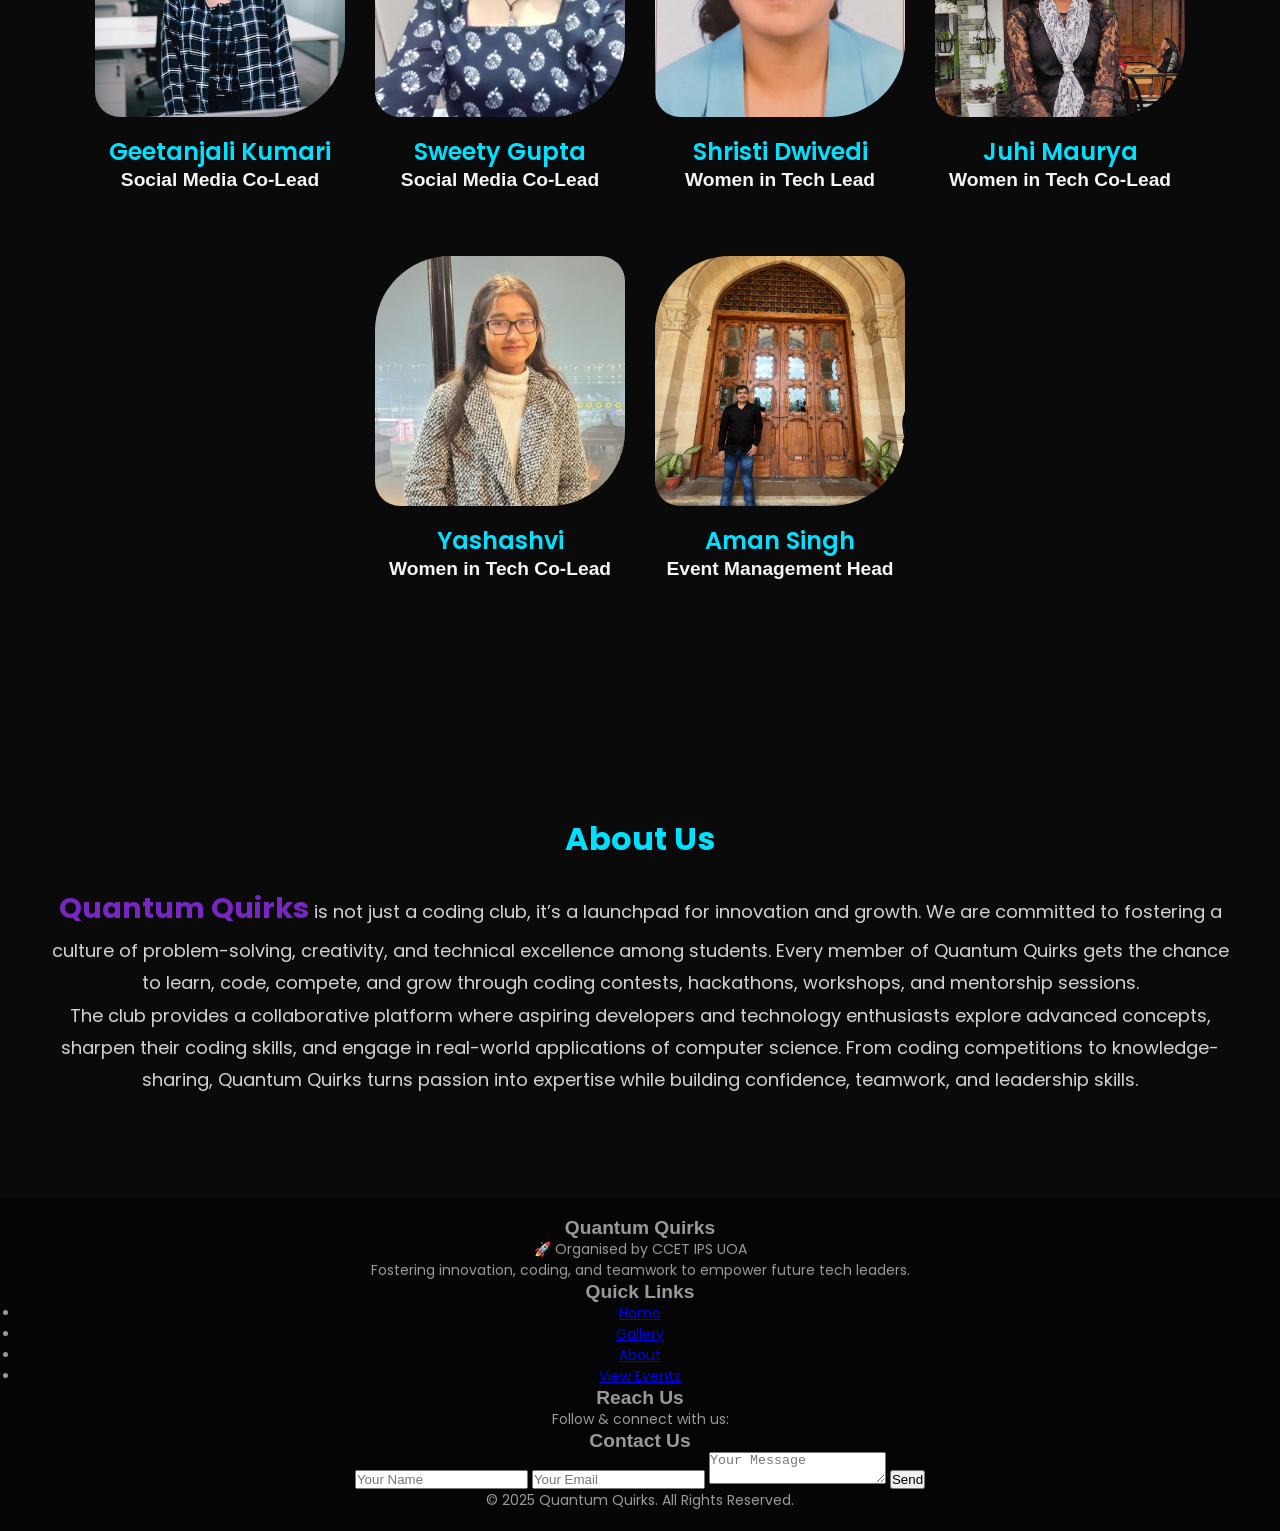
==== commit b01b9ff4: "Update Positions" ====
--- a/index.html
+++ b/index.html
@@ -110,7 +110,7 @@
       <img src="static/org4.jpg" alt="Organizer 4">
       <p>Gaurav Jaiswal
         <br>
-        <h3>Social Media Head</h3>
+        <h3>Social Media Lead</h3>
         <br>
         <a href="https://www.linkedin.com/in/gaurav-jaiswal-076234306" target="_blank" class="hover:text-blue-500 transition text-3xl">
           <i class="fab fa-linkedin"></i>
@@ -121,7 +121,7 @@
       <img src="static/org5.jpg" alt="Organizer 5">
       <p>Geetanjali Kumari
         <br>
-        <h3>Social Media Head</h3>
+        <h3>Social Media Co-Lead</h3>
         <br>
         <a href="https://www.linkedin.com/in/gitanjali-kumari-ab6975339?utm_source=share&utm_campaign=share_via&utm_content=profile&utm_medium=android_app" target="_blank" class="hover:text-blue-500 transition text-3xl">
           <i class="fab fa-linkedin"></i>
@@ -132,7 +132,7 @@
       <img src="static/org6.jpg" alt="Organizer 6">
       <p>Sweety Gupta
         <br>
-        <h3>Social Media Head</h3>
+        <h3>Social Media Co-Lead</h3>
         <br>
         <a href="https://www.linkedin.com/in/sweety-gupta-a009463a1?utm_source=share&utm_campaign=share_via&utm_content=profile&utm_medium=android_app" target="_blank" class="hover:text-blue-500 transition text-3xl">
           <i class="fab fa-linkedin"></i>
@@ -143,7 +143,7 @@
       <img src="static/org7.jpg" alt="Organizer 6">
       <p>Shristi Dwivedi
         <br>
-        <h3> Women in Tech Head</h3>
+        <h3> Women in Tech Lead</h3>
         <br>
         <a href="https://www.linkedin.com/in/shristi-dwivedi-938b3823a?utm_source=share_via&utm_content=profile&utm_medium=member_ios" target="_blank" class="hover:text-blue-500 transition text-3xl">
           <i class="fab fa-linkedin"></i>
@@ -154,7 +154,7 @@
       <img src="static/org8.jpg" alt="Organizer 7">
       <p>Juhi Maurya
         <br>
-        <h3>Women in Tech Head</h3>
+        <h3>Women in Tech Co-Lead</h3>
         <br>
         <a href="https://www.linkedin.com/in/juhi-maurya-b877b33a3?utm_source=share&utm_campaign=share_via&utm_content=profile&utm_medium=android_app" target="_blank" class="hover:text-blue-500 transition text-3xl">
           <i class="fab fa-linkedin"></i>
@@ -163,9 +163,9 @@
     </div>
     <div class="organizer">
       <img src="static/org9.jpg" alt="Organizer 7">
-      <p>Yashashvi Srivastava
-        <br>
-        <h3>Women in Tech Head</h3>
+      <p>Yashashvi
+        <br>
+        <h3>Women in Tech Co-Lead</h3>
         <br>
         <a href="https://www.linkedin.com/in/yashashvi-srivastava-42b3703a5?utm_source=share&utm_campaign=share_via&utm_content=profile&utm_medium=android_app" target="_blank" class="hover:text-blue-500 transition text-3xl">
           <i class="fab fa-linkedin"></i>
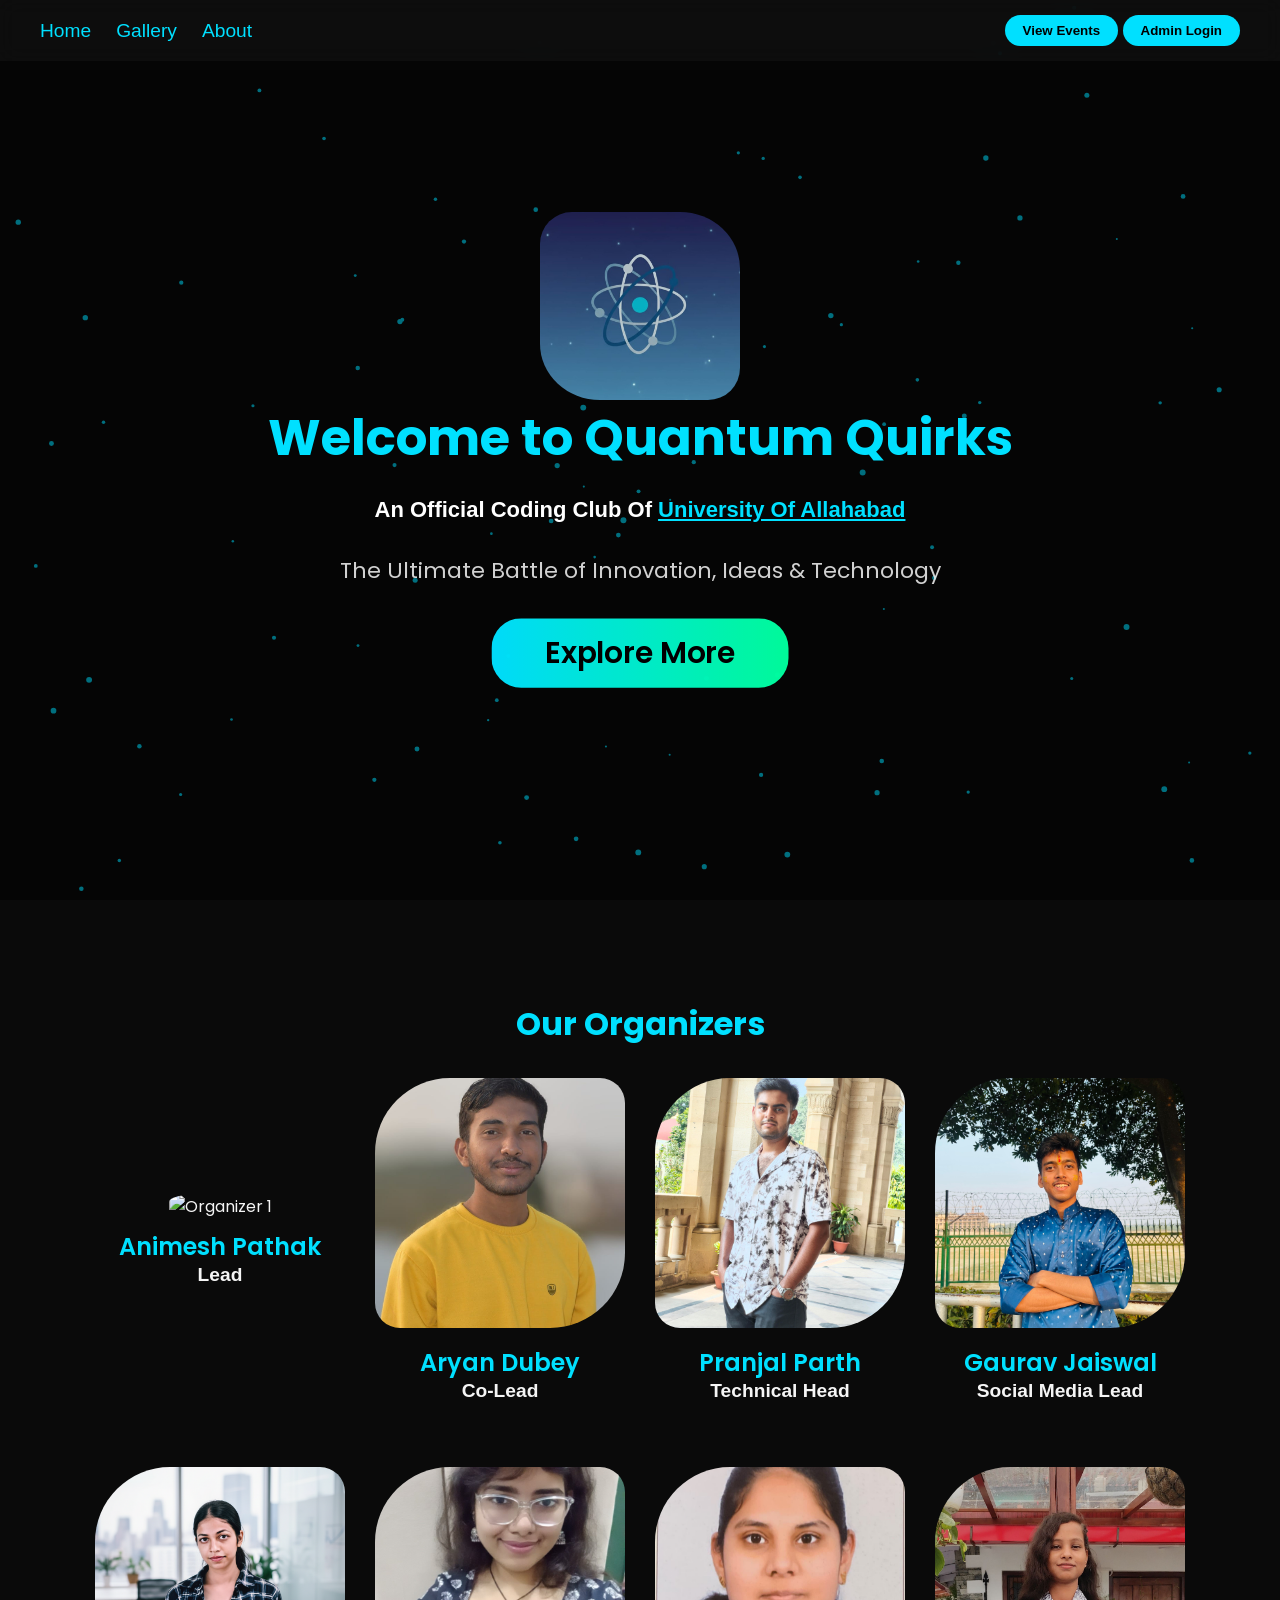
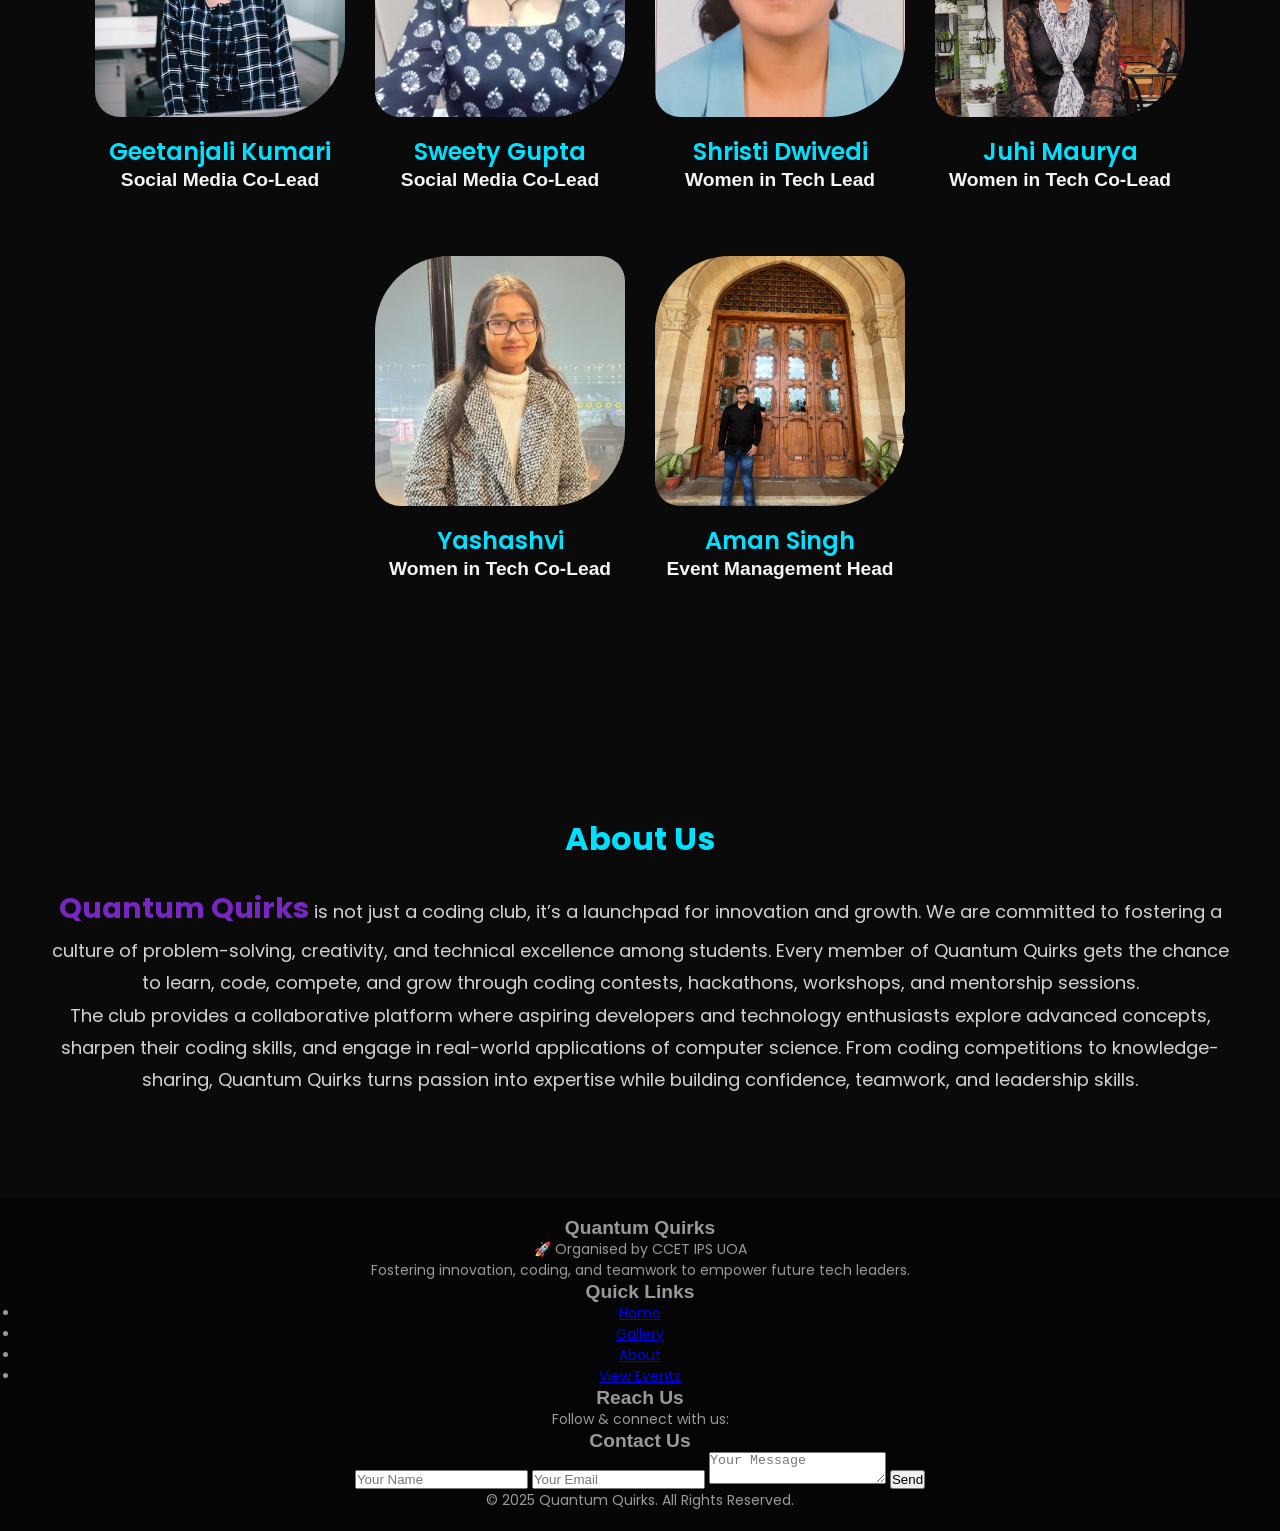
==== commit a80550e5: "Update social media" ====
--- a/index.html
+++ b/index.html
@@ -228,11 +228,11 @@
       <p class="text-gray-400 mb-3 text-center">Follow & connect with us:</p>
       <div class="flex justify-center space-x-6">
         <!-- Instagram -->
-        <a href="https://www.instagram.com/uoa.quirksquantum?utm_source=qr&igsh=cnEwcXl3eGhmanM= " target="_blank" class="hover:text-pink-500 transition text-3xl">
+        <a href="https://www.instagram.com/quantum_quirks_uoa/" target="_blank" class="hover:text-pink-500 transition text-3xl">
           <i class="fab fa-instagram"></i>
         </a>
         <!-- LinkedIn -->
-        <a href="https://www.linkedin.com/in/quantumquirksuoa/" target="_blank" class="hover:text-blue-500 transition text-3xl">
+        <a href="https://www.linkedin.com/company/quantum-quirks/" target="_blank" class="hover:text-blue-500 transition text-3xl">
           <i class="fab fa-linkedin"></i>
         </a>
       </div>
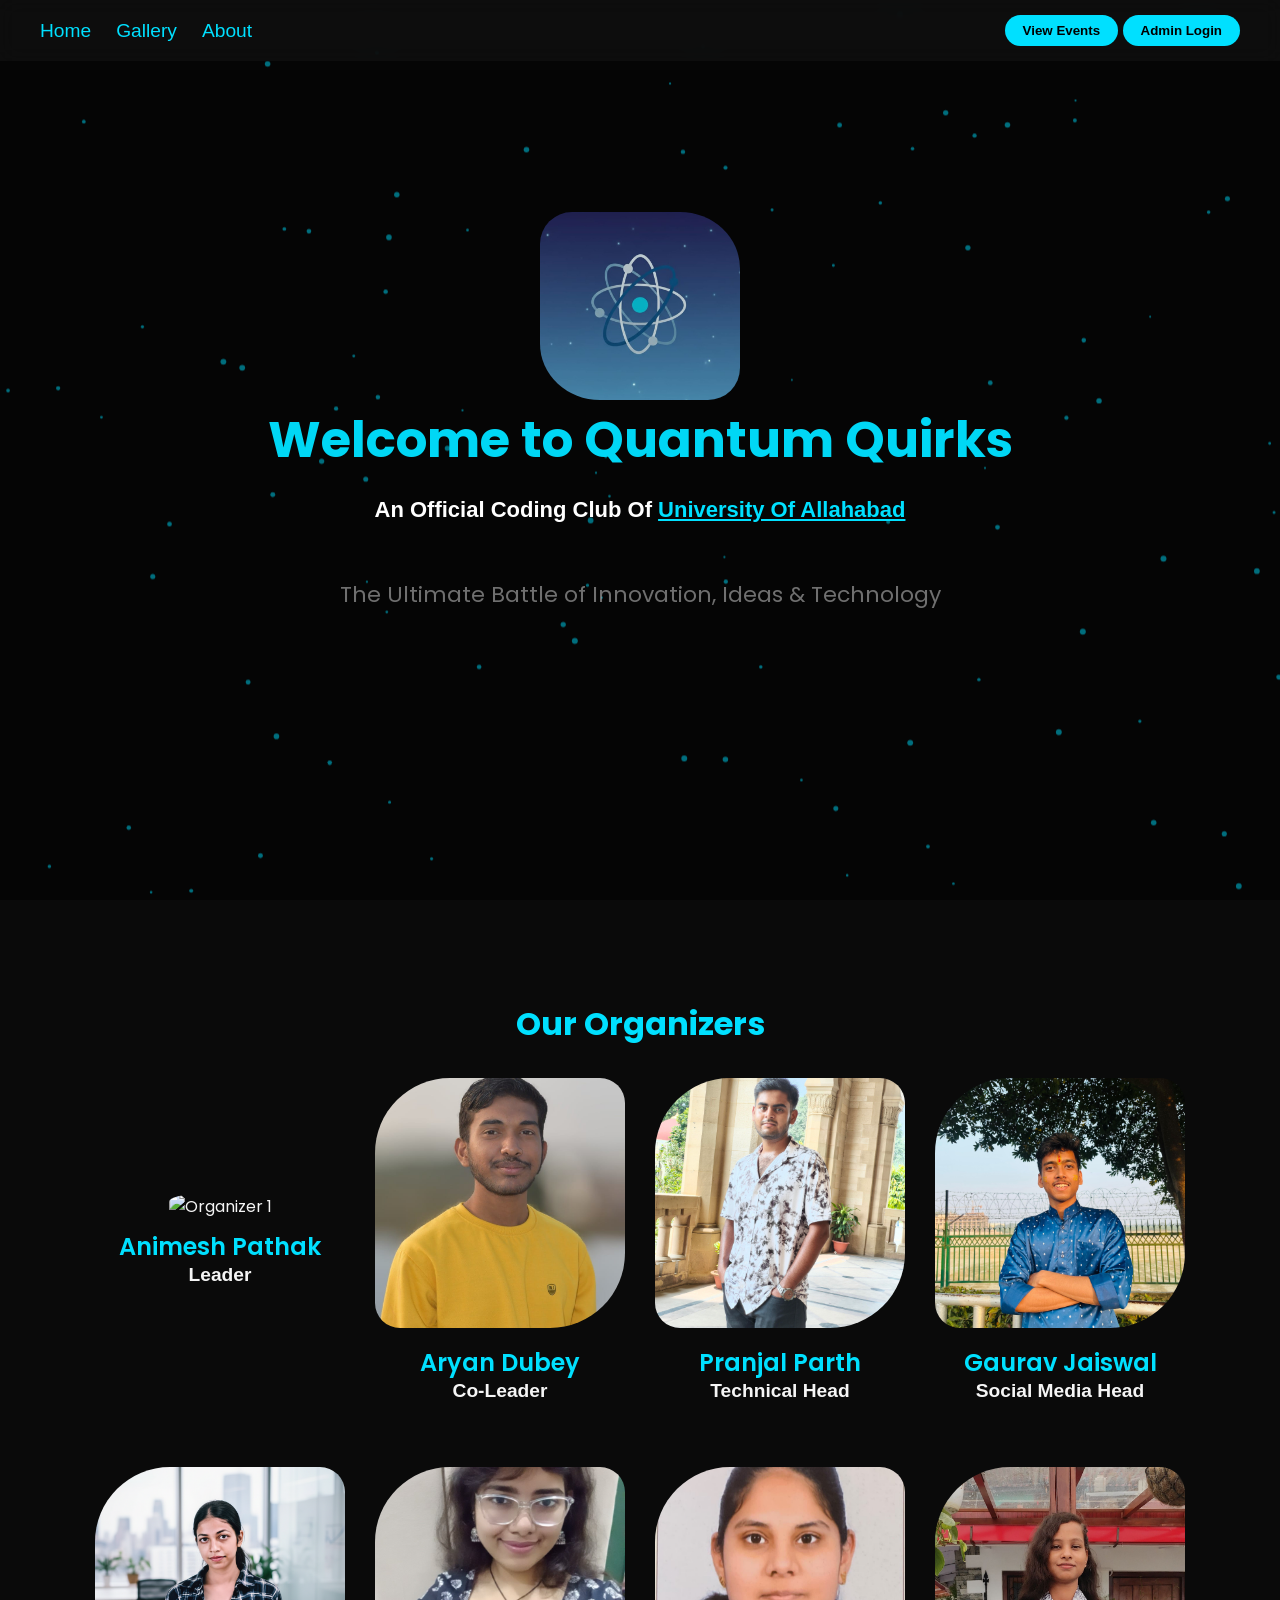
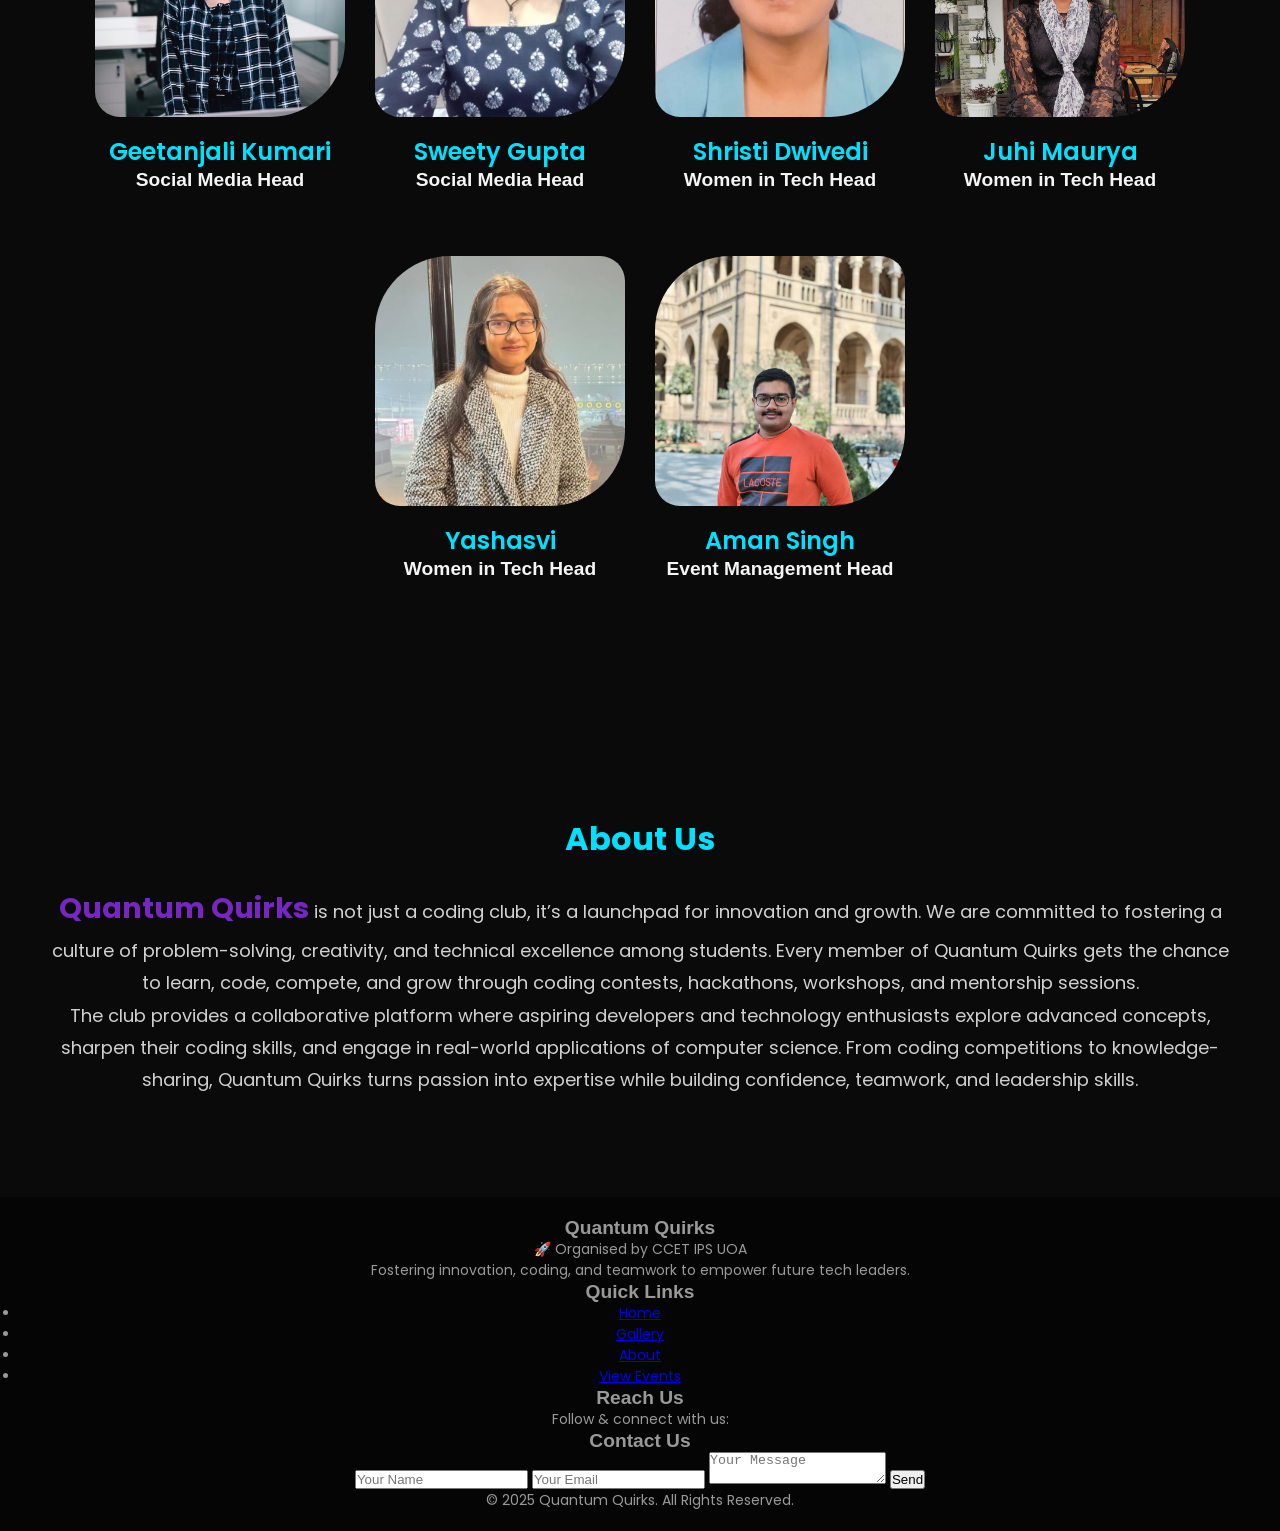
==== commit 2c9fb545: "Save my local work before merging" ====
--- a/index.html
+++ b/index.html
@@ -77,7 +77,7 @@
       <img src="static/org1.png" alt="Organizer 1">
       <p>Animesh Pathak
         <br>
-        <h3>Lead</h3>
+        <h3>Leader</h3>
         <br>
         <a href="https://www.linkedin.com/in/animesh-pathak-175052335?utm_source=share&utm_campaign=share_via&utm_content=profile&utm_medium=android_app" target="_blank" class="hover:text-blue-500 transition text-3xl">
           <i class="fab fa-linkedin"></i>
@@ -88,7 +88,7 @@
       <img src="static/org2.jpeg" alt="Organizer 2">
       <p>Aryan Dubey
         <br>
-        <h3>Co-Lead</h3>
+        <h3>Co-Leader</h3>
         <br>
         <a href="https://www.linkedin.com/in/aryandubey7/" target="_blank" class="hover:text-blue-500 transition text-3xl">
           <i class="fab fa-linkedin"></i>
@@ -110,7 +110,7 @@
       <img src="static/org4.jpg" alt="Organizer 4">
       <p>Gaurav Jaiswal
         <br>
-        <h3>Social Media Lead</h3>
+        <h3>Social Media Head</h3>
         <br>
         <a href="https://www.linkedin.com/in/gaurav-jaiswal-076234306" target="_blank" class="hover:text-blue-500 transition text-3xl">
           <i class="fab fa-linkedin"></i>
@@ -121,7 +121,7 @@
       <img src="static/org5.jpg" alt="Organizer 5">
       <p>Geetanjali Kumari
         <br>
-        <h3>Social Media Co-Lead</h3>
+        <h3>Social Media Head</h3>
         <br>
         <a href="https://www.linkedin.com/in/gitanjali-kumari-ab6975339?utm_source=share&utm_campaign=share_via&utm_content=profile&utm_medium=android_app" target="_blank" class="hover:text-blue-500 transition text-3xl">
           <i class="fab fa-linkedin"></i>
@@ -132,7 +132,7 @@
       <img src="static/org6.jpg" alt="Organizer 6">
       <p>Sweety Gupta
         <br>
-        <h3>Social Media Co-Lead</h3>
+        <h3>Social Media Head</h3>
         <br>
         <a href="https://www.linkedin.com/in/sweety-gupta-a009463a1?utm_source=share&utm_campaign=share_via&utm_content=profile&utm_medium=android_app" target="_blank" class="hover:text-blue-500 transition text-3xl">
           <i class="fab fa-linkedin"></i>
@@ -143,7 +143,7 @@
       <img src="static/org7.jpg" alt="Organizer 6">
       <p>Shristi Dwivedi
         <br>
-        <h3> Women in Tech Lead</h3>
+        <h3> Women in Tech Head</h3>
         <br>
         <a href="https://www.linkedin.com/in/shristi-dwivedi-938b3823a?utm_source=share_via&utm_content=profile&utm_medium=member_ios" target="_blank" class="hover:text-blue-500 transition text-3xl">
           <i class="fab fa-linkedin"></i>
@@ -154,7 +154,7 @@
       <img src="static/org8.jpg" alt="Organizer 7">
       <p>Juhi Maurya
         <br>
-        <h3>Women in Tech Co-Lead</h3>
+        <h3>Women in Tech Head</h3>
         <br>
         <a href="https://www.linkedin.com/in/juhi-maurya-b877b33a3?utm_source=share&utm_campaign=share_via&utm_content=profile&utm_medium=android_app" target="_blank" class="hover:text-blue-500 transition text-3xl">
           <i class="fab fa-linkedin"></i>
@@ -163,9 +163,9 @@
     </div>
     <div class="organizer">
       <img src="static/org9.jpg" alt="Organizer 7">
-      <p>Yashashvi
-        <br>
-        <h3>Women in Tech Co-Lead</h3>
+      <p>Yashasvi
+        <br>
+        <h3>Women in Tech Head</h3>
         <br>
         <a href="https://www.linkedin.com/in/yashashvi-srivastava-42b3703a5?utm_source=share&utm_campaign=share_via&utm_content=profile&utm_medium=android_app" target="_blank" class="hover:text-blue-500 transition text-3xl">
           <i class="fab fa-linkedin"></i>
@@ -173,7 +173,7 @@
       </p>
     </div>
     <div class="organizer">
-      <img src="static/org10.jpg" alt="Organizer 7">
+      <img src="static/org10.jpeg" alt="Organizer 7">
       <p>Aman Singh
         <br>
         <h3>Event Management Head</h3>
@@ -228,11 +228,11 @@
       <p class="text-gray-400 mb-3 text-center">Follow & connect with us:</p>
       <div class="flex justify-center space-x-6">
         <!-- Instagram -->
-        <a href="https://www.instagram.com/quantum_quirks_uoa/" target="_blank" class="hover:text-pink-500 transition text-3xl">
+        <a href="https://www.instagram.com/uoa.quirksquantum?utm_source=qr&igsh=cnEwcXl3eGhmanM= " target="_blank" class="hover:text-pink-500 transition text-3xl">
           <i class="fab fa-instagram"></i>
         </a>
         <!-- LinkedIn -->
-        <a href="https://www.linkedin.com/company/quantum-quirks/" target="_blank" class="hover:text-blue-500 transition text-3xl">
+        <a href="https://www.linkedin.com/in/quantumquirksuoa/" target="_blank" class="hover:text-blue-500 transition text-3xl">
           <i class="fab fa-linkedin"></i>
         </a>
       </div>
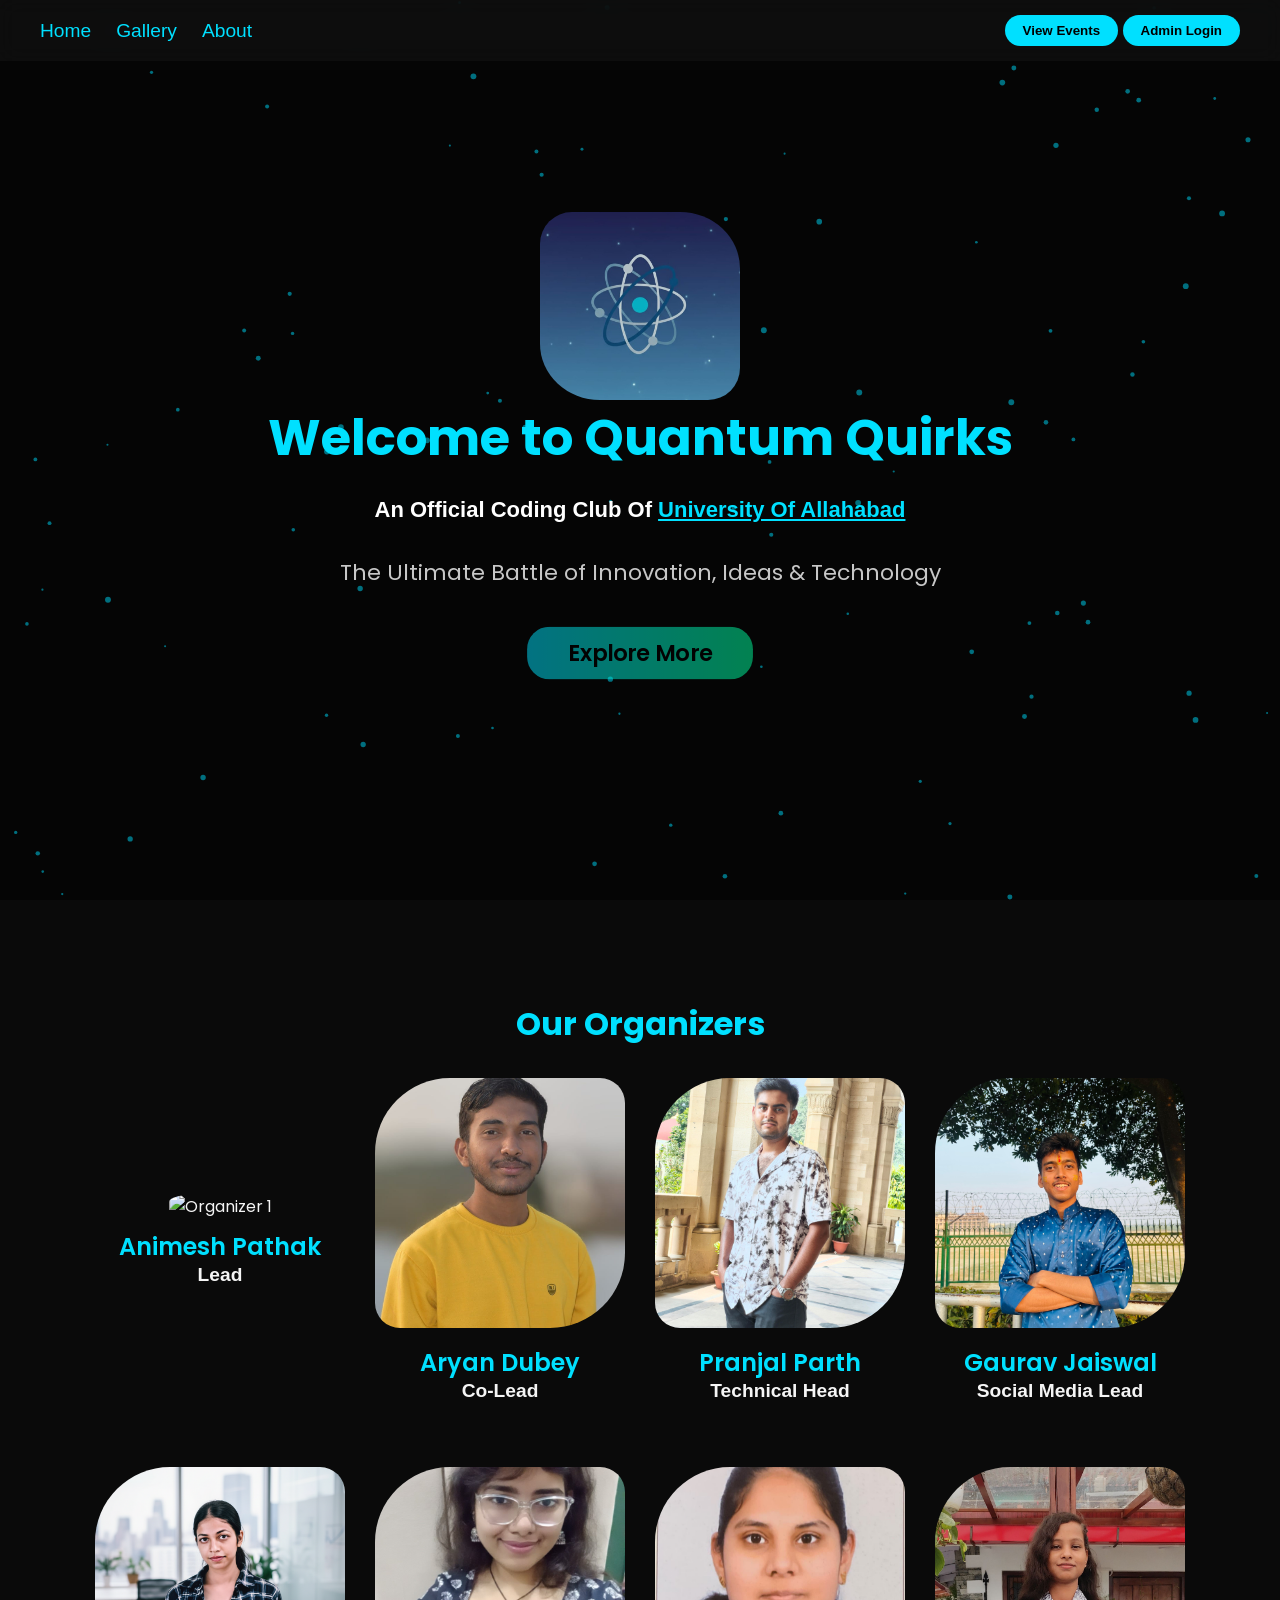
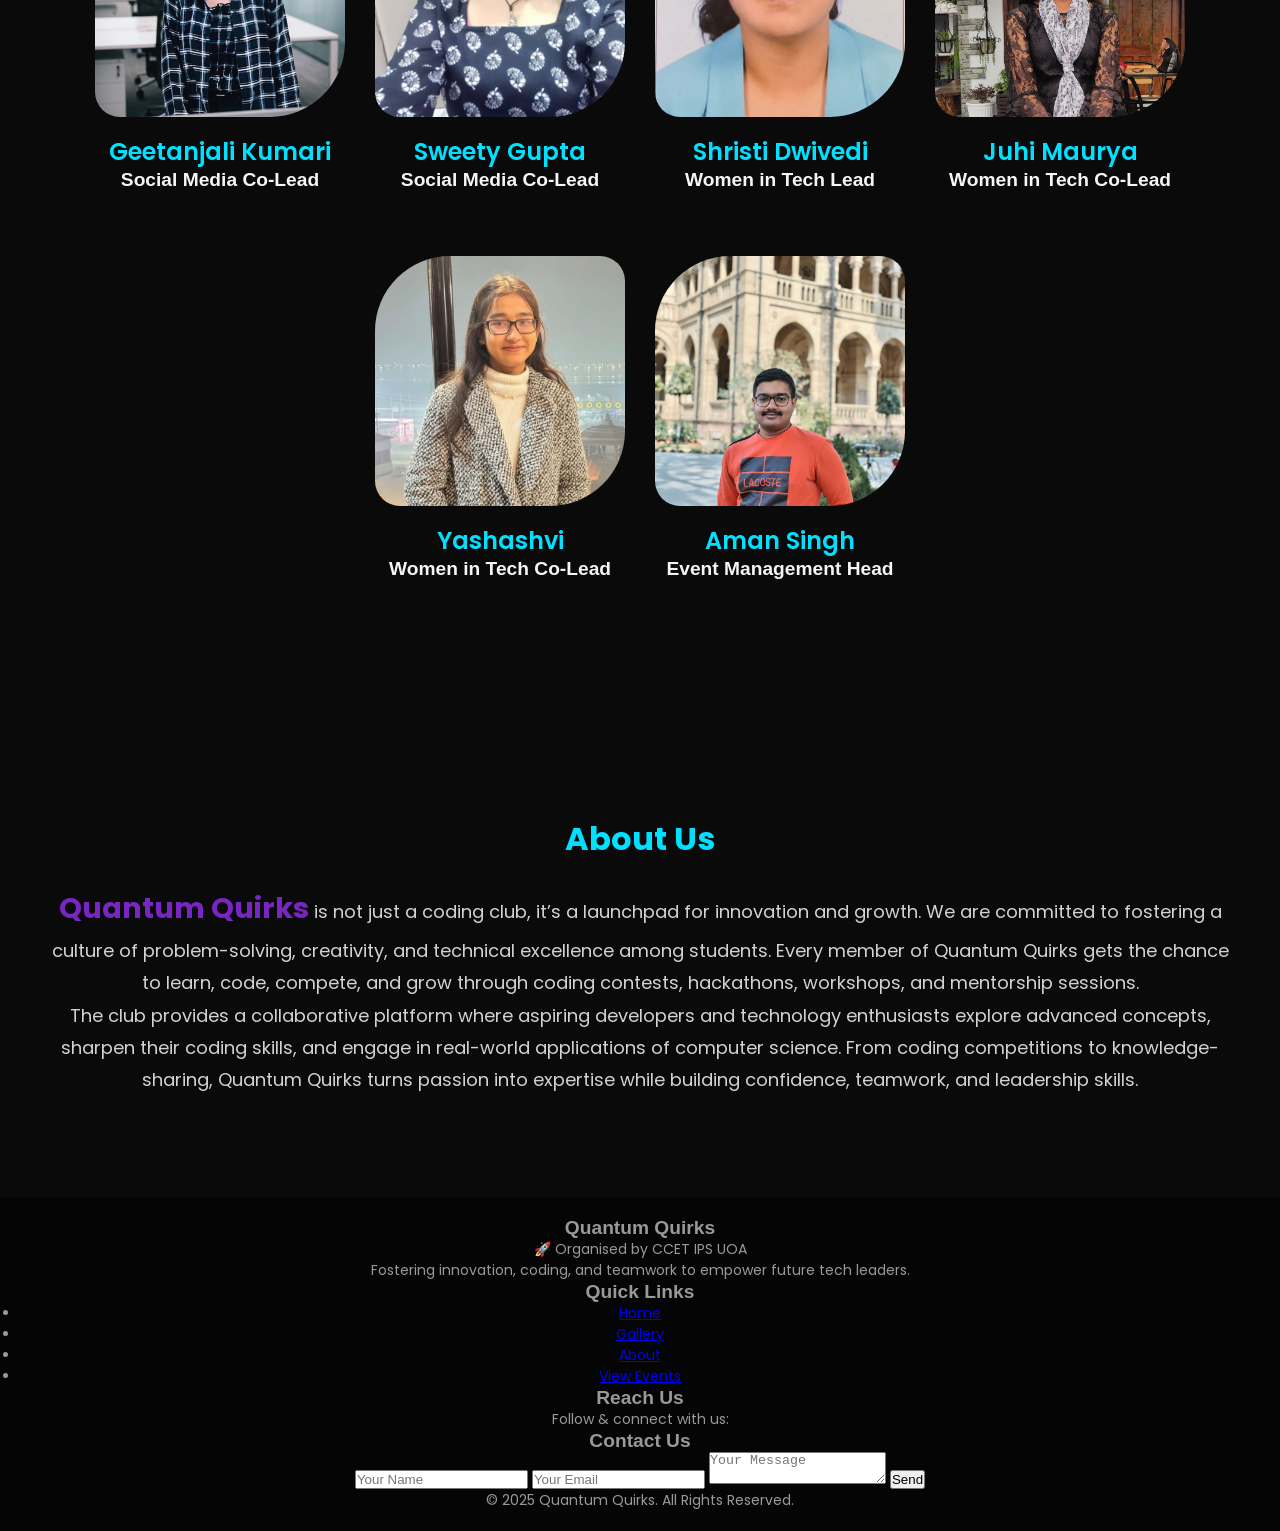
==== commit 231f3862: "Merge branch 'main' of https://github.com/CoderAnimesh/frontend :wq" ====
--- a/index.html
+++ b/index.html
@@ -77,7 +77,7 @@
       <img src="static/org1.png" alt="Organizer 1">
       <p>Animesh Pathak
         <br>
-        <h3>Leader</h3>
+        <h3>Lead</h3>
         <br>
         <a href="https://www.linkedin.com/in/animesh-pathak-175052335?utm_source=share&utm_campaign=share_via&utm_content=profile&utm_medium=android_app" target="_blank" class="hover:text-blue-500 transition text-3xl">
           <i class="fab fa-linkedin"></i>
@@ -88,7 +88,7 @@
       <img src="static/org2.jpeg" alt="Organizer 2">
       <p>Aryan Dubey
         <br>
-        <h3>Co-Leader</h3>
+        <h3>Co-Lead</h3>
         <br>
         <a href="https://www.linkedin.com/in/aryandubey7/" target="_blank" class="hover:text-blue-500 transition text-3xl">
           <i class="fab fa-linkedin"></i>
@@ -110,7 +110,7 @@
       <img src="static/org4.jpg" alt="Organizer 4">
       <p>Gaurav Jaiswal
         <br>
-        <h3>Social Media Head</h3>
+        <h3>Social Media Lead</h3>
         <br>
         <a href="https://www.linkedin.com/in/gaurav-jaiswal-076234306" target="_blank" class="hover:text-blue-500 transition text-3xl">
           <i class="fab fa-linkedin"></i>
@@ -121,7 +121,7 @@
       <img src="static/org5.jpg" alt="Organizer 5">
       <p>Geetanjali Kumari
         <br>
-        <h3>Social Media Head</h3>
+        <h3>Social Media Co-Lead</h3>
         <br>
         <a href="https://www.linkedin.com/in/gitanjali-kumari-ab6975339?utm_source=share&utm_campaign=share_via&utm_content=profile&utm_medium=android_app" target="_blank" class="hover:text-blue-500 transition text-3xl">
           <i class="fab fa-linkedin"></i>
@@ -132,7 +132,7 @@
       <img src="static/org6.jpg" alt="Organizer 6">
       <p>Sweety Gupta
         <br>
-        <h3>Social Media Head</h3>
+        <h3>Social Media Co-Lead</h3>
         <br>
         <a href="https://www.linkedin.com/in/sweety-gupta-a009463a1?utm_source=share&utm_campaign=share_via&utm_content=profile&utm_medium=android_app" target="_blank" class="hover:text-blue-500 transition text-3xl">
           <i class="fab fa-linkedin"></i>
@@ -143,7 +143,7 @@
       <img src="static/org7.jpg" alt="Organizer 6">
       <p>Shristi Dwivedi
         <br>
-        <h3> Women in Tech Head</h3>
+        <h3> Women in Tech Lead</h3>
         <br>
         <a href="https://www.linkedin.com/in/shristi-dwivedi-938b3823a?utm_source=share_via&utm_content=profile&utm_medium=member_ios" target="_blank" class="hover:text-blue-500 transition text-3xl">
           <i class="fab fa-linkedin"></i>
@@ -154,7 +154,7 @@
       <img src="static/org8.jpg" alt="Organizer 7">
       <p>Juhi Maurya
         <br>
-        <h3>Women in Tech Head</h3>
+        <h3>Women in Tech Co-Lead</h3>
         <br>
         <a href="https://www.linkedin.com/in/juhi-maurya-b877b33a3?utm_source=share&utm_campaign=share_via&utm_content=profile&utm_medium=android_app" target="_blank" class="hover:text-blue-500 transition text-3xl">
           <i class="fab fa-linkedin"></i>
@@ -163,9 +163,9 @@
     </div>
     <div class="organizer">
       <img src="static/org9.jpg" alt="Organizer 7">
-      <p>Yashasvi
-        <br>
-        <h3>Women in Tech Head</h3>
+      <p>Yashashvi
+        <br>
+        <h3>Women in Tech Co-Lead</h3>
         <br>
         <a href="https://www.linkedin.com/in/yashashvi-srivastava-42b3703a5?utm_source=share&utm_campaign=share_via&utm_content=profile&utm_medium=android_app" target="_blank" class="hover:text-blue-500 transition text-3xl">
           <i class="fab fa-linkedin"></i>
@@ -228,11 +228,11 @@
       <p class="text-gray-400 mb-3 text-center">Follow & connect with us:</p>
       <div class="flex justify-center space-x-6">
         <!-- Instagram -->
-        <a href="https://www.instagram.com/uoa.quirksquantum?utm_source=qr&igsh=cnEwcXl3eGhmanM= " target="_blank" class="hover:text-pink-500 transition text-3xl">
+        <a href="https://www.instagram.com/quantum_quirks_uoa/" target="_blank" class="hover:text-pink-500 transition text-3xl">
           <i class="fab fa-instagram"></i>
         </a>
         <!-- LinkedIn -->
-        <a href="https://www.linkedin.com/in/quantumquirksuoa/" target="_blank" class="hover:text-blue-500 transition text-3xl">
+        <a href="https://www.linkedin.com/company/quantum-quirks/" target="_blank" class="hover:text-blue-500 transition text-3xl">
           <i class="fab fa-linkedin"></i>
         </a>
       </div>
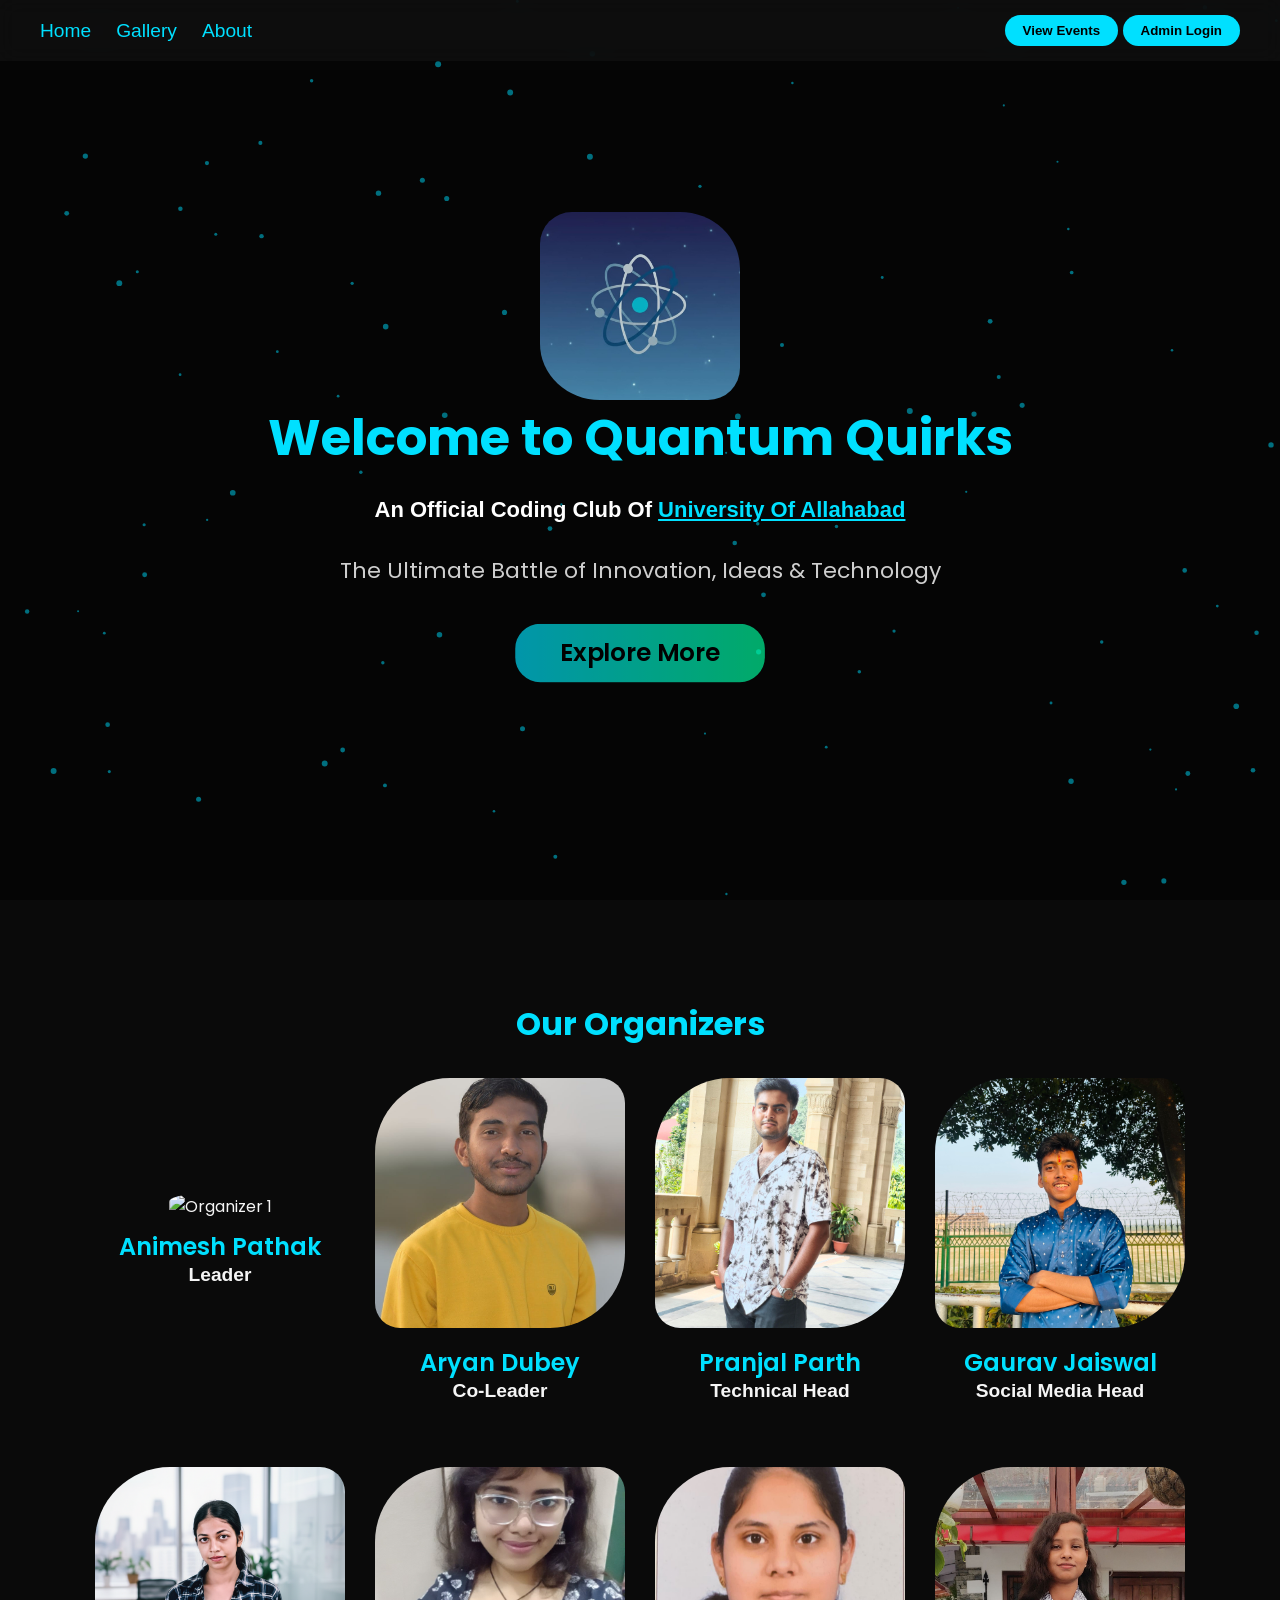
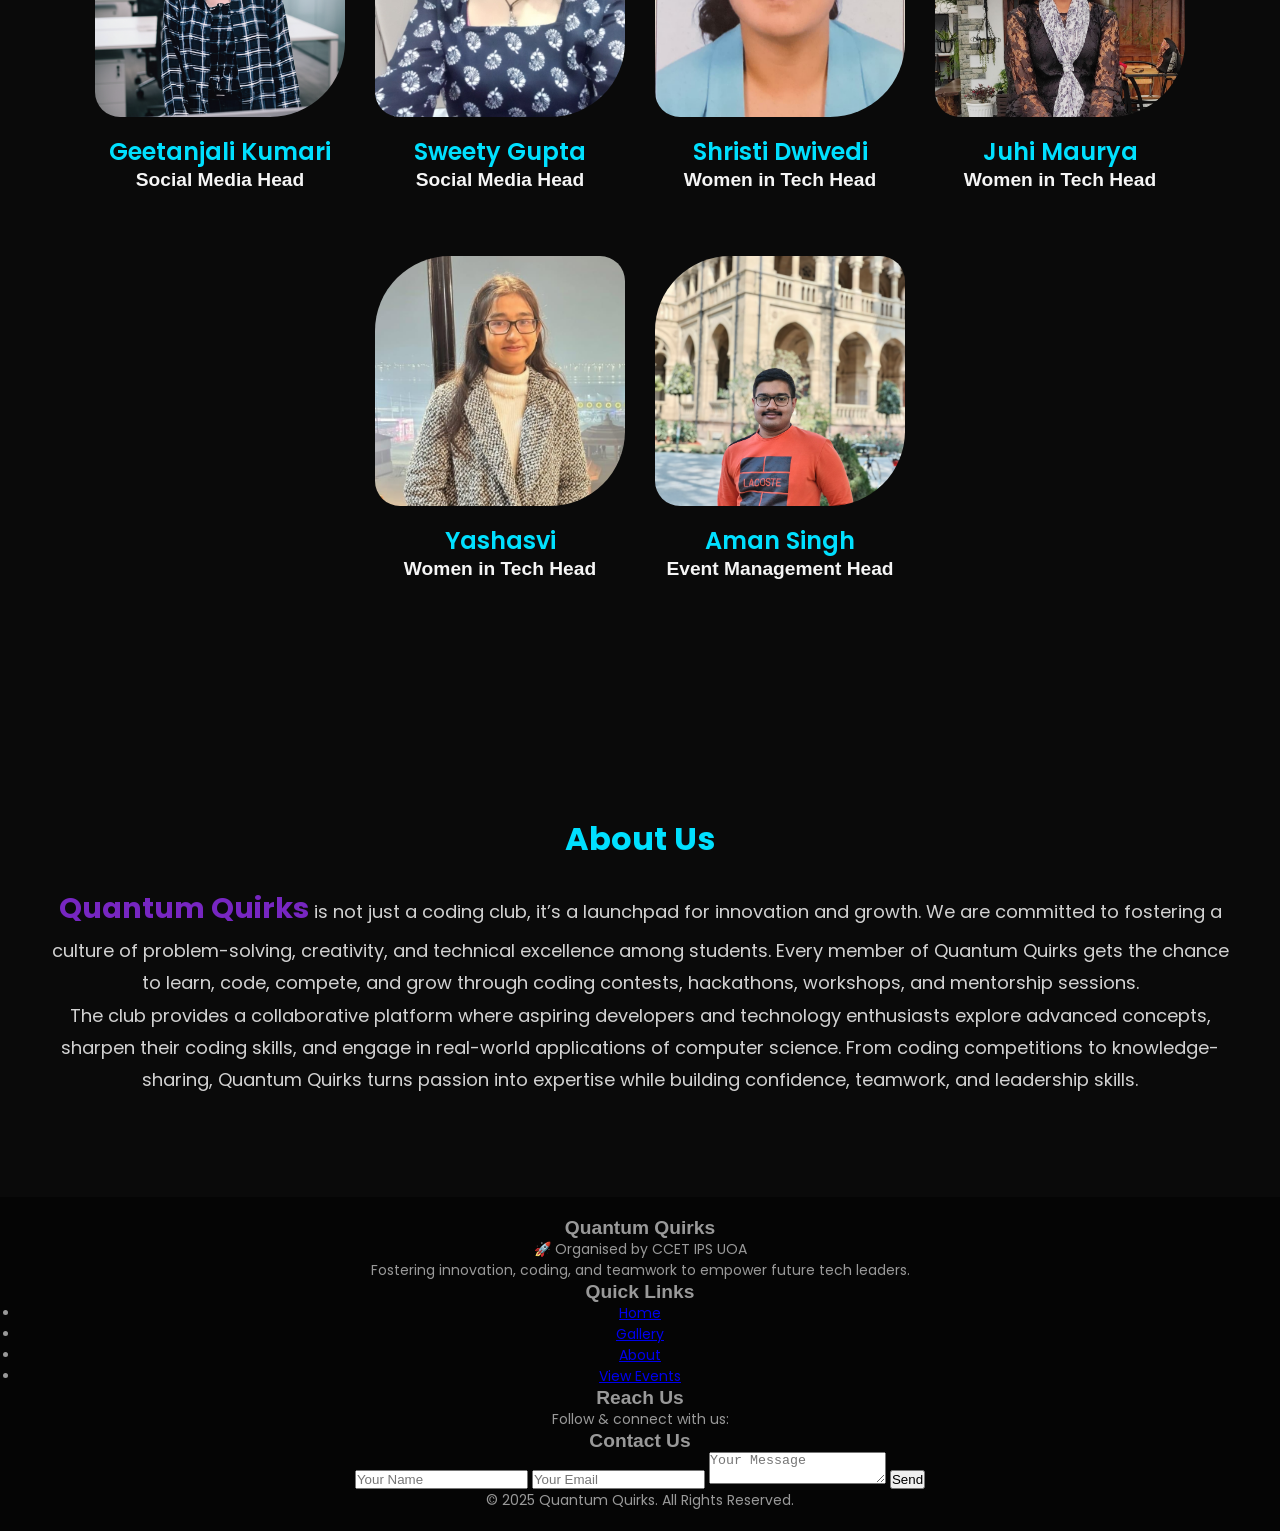
==== commit a6d732ed: "Fixed merge conflicts" ====
--- a/index.html
+++ b/index.html
@@ -77,7 +77,7 @@
       <img src="static/org1.png" alt="Organizer 1">
       <p>Animesh Pathak
         <br>
-        <h3>Lead</h3>
+        <h3>Leader</h3>
         <br>
         <a href="https://www.linkedin.com/in/animesh-pathak-175052335?utm_source=share&utm_campaign=share_via&utm_content=profile&utm_medium=android_app" target="_blank" class="hover:text-blue-500 transition text-3xl">
           <i class="fab fa-linkedin"></i>
@@ -88,7 +88,7 @@
       <img src="static/org2.jpeg" alt="Organizer 2">
       <p>Aryan Dubey
         <br>
-        <h3>Co-Lead</h3>
+        <h3>Co-Leader</h3>
         <br>
         <a href="https://www.linkedin.com/in/aryandubey7/" target="_blank" class="hover:text-blue-500 transition text-3xl">
           <i class="fab fa-linkedin"></i>
@@ -110,7 +110,7 @@
       <img src="static/org4.jpg" alt="Organizer 4">
       <p>Gaurav Jaiswal
         <br>
-        <h3>Social Media Lead</h3>
+        <h3>Social Media Head</h3>
         <br>
         <a href="https://www.linkedin.com/in/gaurav-jaiswal-076234306" target="_blank" class="hover:text-blue-500 transition text-3xl">
           <i class="fab fa-linkedin"></i>
@@ -121,7 +121,7 @@
       <img src="static/org5.jpg" alt="Organizer 5">
       <p>Geetanjali Kumari
         <br>
-        <h3>Social Media Co-Lead</h3>
+        <h3>Social Media Head</h3>
         <br>
         <a href="https://www.linkedin.com/in/gitanjali-kumari-ab6975339?utm_source=share&utm_campaign=share_via&utm_content=profile&utm_medium=android_app" target="_blank" class="hover:text-blue-500 transition text-3xl">
           <i class="fab fa-linkedin"></i>
@@ -132,7 +132,7 @@
       <img src="static/org6.jpg" alt="Organizer 6">
       <p>Sweety Gupta
         <br>
-        <h3>Social Media Co-Lead</h3>
+        <h3>Social Media Head</h3>
         <br>
         <a href="https://www.linkedin.com/in/sweety-gupta-a009463a1?utm_source=share&utm_campaign=share_via&utm_content=profile&utm_medium=android_app" target="_blank" class="hover:text-blue-500 transition text-3xl">
           <i class="fab fa-linkedin"></i>
@@ -143,7 +143,7 @@
       <img src="static/org7.jpg" alt="Organizer 6">
       <p>Shristi Dwivedi
         <br>
-        <h3> Women in Tech Lead</h3>
+        <h3> Women in Tech Head</h3>
         <br>
         <a href="https://www.linkedin.com/in/shristi-dwivedi-938b3823a?utm_source=share_via&utm_content=profile&utm_medium=member_ios" target="_blank" class="hover:text-blue-500 transition text-3xl">
           <i class="fab fa-linkedin"></i>
@@ -154,7 +154,7 @@
       <img src="static/org8.jpg" alt="Organizer 7">
       <p>Juhi Maurya
         <br>
-        <h3>Women in Tech Co-Lead</h3>
+        <h3>Women in Tech Head</h3>
         <br>
         <a href="https://www.linkedin.com/in/juhi-maurya-b877b33a3?utm_source=share&utm_campaign=share_via&utm_content=profile&utm_medium=android_app" target="_blank" class="hover:text-blue-500 transition text-3xl">
           <i class="fab fa-linkedin"></i>
@@ -163,9 +163,9 @@
     </div>
     <div class="organizer">
       <img src="static/org9.jpg" alt="Organizer 7">
-      <p>Yashashvi
-        <br>
-        <h3>Women in Tech Co-Lead</h3>
+      <p>Yashasvi
+        <br>
+        <h3>Women in Tech Head</h3>
         <br>
         <a href="https://www.linkedin.com/in/yashashvi-srivastava-42b3703a5?utm_source=share&utm_campaign=share_via&utm_content=profile&utm_medium=android_app" target="_blank" class="hover:text-blue-500 transition text-3xl">
           <i class="fab fa-linkedin"></i>
@@ -228,11 +228,11 @@
       <p class="text-gray-400 mb-3 text-center">Follow & connect with us:</p>
       <div class="flex justify-center space-x-6">
         <!-- Instagram -->
-        <a href="https://www.instagram.com/quantum_quirks_uoa/" target="_blank" class="hover:text-pink-500 transition text-3xl">
+        <a href="https://www.instagram.com/uoa.quirksquantum?utm_source=qr&igsh=cnEwcXl3eGhmanM= " target="_blank" class="hover:text-pink-500 transition text-3xl">
           <i class="fab fa-instagram"></i>
         </a>
         <!-- LinkedIn -->
-        <a href="https://www.linkedin.com/company/quantum-quirks/" target="_blank" class="hover:text-blue-500 transition text-3xl">
+        <a href="https://www.linkedin.com/in/quantumquirksuoa/" target="_blank" class="hover:text-blue-500 transition text-3xl">
           <i class="fab fa-linkedin"></i>
         </a>
       </div>
